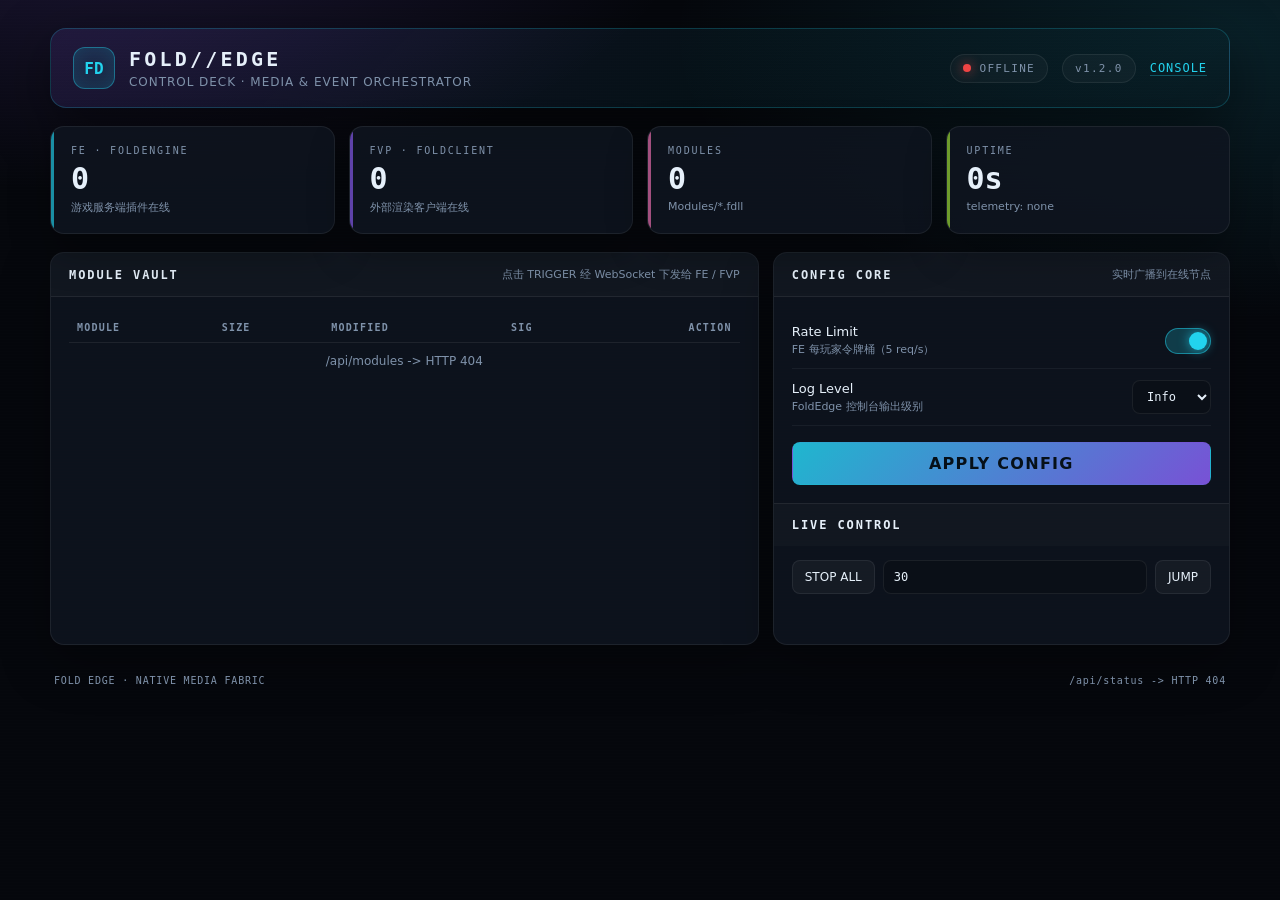
==== FoldEdge/wwwroot/dashboard.html @ 17075cf3 "release: v1.2 dashboard, Docker image, and deployment modes - add /dashboard cyberpunk Web UI with F" ====
<!DOCTYPE html>
<html lang="zh-CN">
<head>
  <meta charset="utf-8" />
  <meta name="viewport" content="width=device-width, initial-scale=1" />
  <title>FoldEdge // Control Deck</title>
  <style>
    :root {
      color-scheme: dark;
      --bg: #05070c;
      --panel: rgba(15, 21, 32, 0.82);
      --panel-2: rgba(10, 15, 24, 0.9);
      --line: rgba(34, 211, 238, 0.22);
      --line-soft: rgba(255, 255, 255, 0.07);
      --cyan: #22d3ee;
      --violet: #8b5cf6;
      --pink: #f472b6;
      --lime: #a3e635;
      --amber: #fbbf24;
      --text: #e6f0fa;
      --muted: #7f92aa;
      --mono: "JetBrains Mono", "Cascadia Mono", Consolas, monospace;
    }

    * { box-sizing: border-box; }

    body {
      margin: 0;
      min-height: 100vh;
      padding: 28px;
      font-family: "Segoe UI", system-ui, -apple-system, sans-serif;
      color: var(--text);
      background:
        radial-gradient(1000px 500px at 8% -12%, rgba(139, 92, 246, 0.18), transparent 60%),
        radial-gradient(900px 460px at 96% 4%, rgba(34, 211, 238, 0.12), transparent 62%),
        var(--bg);
    }

    body::before {
      content: "";
      position: fixed;
      inset: 0;
      pointer-events: none;
      background: repeating-linear-gradient(
        180deg,
        rgba(255, 255, 255, 0.025) 0px,
        rgba(255, 255, 255, 0.025) 1px,
        transparent 1px,
        transparent 3px
      );
      opacity: 0.35;
      z-index: 0;
    }

    .shell { max-width: 1180px; margin: 0 auto; position: relative; z-index: 1; }

    header.deck {
      display: flex;
      align-items: center;
      justify-content: space-between;
      gap: 18px;
      padding: 18px 22px;
      border: 1px solid var(--line);
      border-radius: 16px;
      background: linear-gradient(135deg, rgba(139, 92, 246, 0.12), rgba(34, 211, 238, 0.05) 55%, transparent);
      box-shadow: 0 20px 60px rgba(0, 0, 0, 0.45);
    }

    .brand { display: flex; align-items: center; gap: 14px; }

    .sigil {
      width: 42px; height: 42px; border-radius: 12px;
      border: 1px solid rgba(34, 211, 238, 0.45);
      display: grid; place-items: center;
      font-family: var(--mono);
      font-weight: 700;
      color: var(--cyan);
      background: rgba(34, 211, 238, 0.07);
      box-shadow: 0 0 24px rgba(34, 211, 238, 0.16) inset;
    }

    .brand h1 {
      margin: 0;
      font-size: 20px;
      letter-spacing: 0.16em;
      font-family: var(--mono);
    }

    .brand p { margin: 4px 0 0; color: var(--muted); font-size: 12px; letter-spacing: 0.08em; }

    .deck-right { display: flex; align-items: center; gap: 14px; }

    .pill {
      display: inline-flex; align-items: center; gap: 8px;
      padding: 7px 12px; border-radius: 999px;
      border: 1px solid var(--line-soft);
      background: rgba(255, 255, 255, 0.03);
      font-family: var(--mono); font-size: 11px; letter-spacing: 0.12em;
      color: var(--muted);
    }

    .dot { width: 8px; height: 8px; border-radius: 50%; background: var(--muted); }
    .dot.online { background: var(--lime); box-shadow: 0 0 12px rgba(163, 230, 53, 0.8); }
    .dot.offline { background: #ef4444; box-shadow: 0 0 12px rgba(239, 68, 68, 0.7); }

    .link {
      color: var(--cyan);
      text-decoration: none;
      font-family: var(--mono);
      font-size: 12px;
      letter-spacing: 0.08em;
      border-bottom: 1px solid rgba(34, 211, 238, 0.3);
    }

    .stats {
      display: grid;
      grid-template-columns: repeat(auto-fit, minmax(190px, 1fr));
      gap: 14px;
      margin: 18px 0;
    }

    .stat {
      padding: 18px 20px;
      border: 1px solid var(--line-soft);
      border-radius: 14px;
      background: var(--panel);
      box-shadow: 0 16px 40px rgba(0, 0, 0, 0.32);
      position: relative;
      overflow: hidden;
    }

    .stat::after {
      content: "";
      position: absolute;
      left: 0; top: 0; bottom: 0;
      width: 3px;
      background: var(--cyan);
      opacity: 0.65;
    }

    .stat.violet::after { background: var(--violet); }
    .stat.pink::after { background: var(--pink); }
    .stat.lime::after { background: var(--lime); }

    .stat .label {
      color: var(--muted);
      font-family: var(--mono);
      font-size: 10px;
      letter-spacing: 0.18em;
      text-transform: uppercase;
    }

    .stat .value {
      margin-top: 8px;
      font-family: var(--mono);
      font-size: 30px;
      line-height: 1;
      font-weight: 700;
    }

    .stat .sub { margin-top: 6px; color: var(--muted); font-size: 11px; }

    .grid-2 {
      display: grid;
      grid-template-columns: 1.55fr 1fr;
      gap: 14px;
    }

    @media (max-width: 900px) {
      .grid-2 { grid-template-columns: 1fr; }
    }

    .panel {
      border: 1px solid var(--line-soft);
      border-radius: 14px;
      background: var(--panel);
      box-shadow: 0 18px 48px rgba(0, 0, 0, 0.34);
      overflow: hidden;
    }

    .panel-head {
      display: flex; align-items: center; justify-content: space-between;
      padding: 14px 18px;
      border-bottom: 1px solid var(--line-soft);
      background: rgba(255, 255, 255, 0.02);
    }

    .panel-head h2 {
      margin: 0;
      font-family: var(--mono);
      font-size: 12px;
      letter-spacing: 0.16em;
      color: var(--text);
      text-transform: uppercase;
    }

    .panel-head .hint { color: var(--muted); font-size: 11px; }

    .panel-body { padding: 16px 18px; }

    table.modules { width: 100%; border-collapse: collapse; font-size: 13px; }

    table.modules th {
      text-align: left;
      padding: 9px 8px;
      color: var(--muted);
      font-family: var(--mono);
      font-size: 10px;
      letter-spacing: 0.12em;
      text-transform: uppercase;
      border-bottom: 1px solid var(--line-soft);
    }

    table.modules td {
      padding: 11px 8px;
      border-bottom: 1px solid rgba(255, 255, 255, 0.045);
      vertical-align: middle;
    }

    table.modules tr:last-child td { border-bottom: 0; }
    table.modules tr:hover td { background: rgba(34, 211, 238, 0.035); }

    .mono { font-family: var(--mono); font-size: 12px; }
    .name { color: #f4f9ff; font-weight: 600; }
    .muted { color: var(--muted); }

    .tag {
      display: inline-block;
      padding: 2px 8px;
      border-radius: 6px;
      border: 1px solid rgba(163, 230, 53, 0.28);
      background: rgba(163, 230, 53, 0.08);
      color: var(--lime);
      font-family: var(--mono);
      font-size: 10px;
      letter-spacing: 0.08em;
    }

    .tag.warn {
      border-color: rgba(251, 191, 36, 0.3);
      background: rgba(251, 191, 36, 0.08);
      color: var(--amber);
    }

    button {
      font: inherit;
      cursor: pointer;
      border-radius: 8px;
      border: 1px solid transparent;
      transition: transform 0.14s ease, background 0.14s ease, border-color 0.14s ease;
    }

    button:active { transform: translateY(1px); }

    .btn-trigger {
      padding: 7px 14px;
      background: linear-gradient(135deg, rgba(34, 211, 238, 0.18), rgba(139, 92, 246, 0.18));
      border-color: rgba(34, 211, 238, 0.4);
      color: var(--cyan);
      font-family: var(--mono);
      font-size: 11px;
      letter-spacing: 0.1em;
    }

    .btn-trigger:hover { background: rgba(34, 211, 238, 0.22); border-color: var(--cyan); }

    .btn-primary {
      width: 100%;
      margin-top: 16px;
      padding: 11px 14px;
      background: linear-gradient(135deg, rgba(34, 211, 238, 0.85), rgba(139, 92, 246, 0.85));
      color: #061018;
      font-weight: 700;
      letter-spacing: 0.08em;
    }

    .btn-primary:hover { filter: brightness(1.08); }

    .btn-ghost {
      padding: 9px 12px;
      background: rgba(255, 255, 255, 0.04);
      border-color: var(--line-soft);
      color: var(--text);
      font-size: 12px;
    }

    .btn-ghost:hover { border-color: rgba(34, 211, 238, 0.4); color: var(--cyan); }

    .toggle-row {
      display: flex; align-items: center; justify-content: space-between;
      gap: 14px;
      padding: 11px 0;
      border-bottom: 1px solid rgba(255, 255, 255, 0.05);
    }

    .toggle-row:last-of-type { border-bottom: 0; }

    .toggle-copy .t { font-size: 13px; }
    .toggle-copy .d { margin-top: 3px; color: var(--muted); font-size: 11px; }

    .switch {
      position: relative;
      width: 46px; height: 26px;
      flex: 0 0 auto;
    }

    .switch input { opacity: 0; width: 0; height: 0; }

    .slider {
      position: absolute; inset: 0;
      border-radius: 999px;
      background: #1b2432;
      border: 1px solid var(--line-soft);
      transition: 0.2s;
    }

    .slider::before {
      content: "";
      position: absolute;
      width: 18px; height: 18px;
      left: 3px; top: 3px;
      border-radius: 50%;
      background: #6b7a8f;
      transition: 0.2s;
    }

    .switch input:checked + .slider {
      background: rgba(34, 211, 238, 0.22);
      border-color: rgba(34, 211, 238, 0.5);
    }

    .switch input:checked + .slider::before {
      transform: translateX(20px);
      background: var(--cyan);
      box-shadow: 0 0 12px rgba(34, 211, 238, 0.7);
    }

    select, input[type="number"] {
      padding: 8px 10px;
      border-radius: 8px;
      border: 1px solid var(--line-soft);
      background: #0a0f17;
      color: var(--text);
      font-family: var(--mono);
      font-size: 12px;
    }

    .control-row { display: flex; gap: 8px; }
    .control-row input { flex: 1 1 auto; min-width: 70px; }
    .control-row button { flex: 0 0 auto; }

    .toast {
      margin-top: 14px;
      min-height: 20px;
      font-family: var(--mono);
      font-size: 11px;
      letter-spacing: 0.04em;
      color: var(--muted);
    }

    .toast.ok { color: var(--lime); }
    .toast.err { color: #f87171; }

    .empty {
      padding: 26px 8px;
      text-align: center;
      color: var(--muted);
      font-size: 12px;
    }

    footer {
      margin-top: 18px;
      padding: 12px 4px;
      display: flex;
      justify-content: space-between;
      gap: 12px;
      color: var(--muted);
      font-family: var(--mono);
      font-size: 10px;
      letter-spacing: 0.08em;
    }
  </style>
</head>
<body>
<div class="shell">
  <header class="deck">
    <div class="brand">
      <div class="sigil">FD</div>
      <div>
        <h1>FOLD//EDGE</h1>
        <p>CONTROL DECK · MEDIA &amp; EVENT ORCHESTRATOR</p>
      </div>
    </div>
    <div class="deck-right">
      <span class="pill"><span class="dot" id="healthDot"></span><span id="healthText">CONNECTING</span></span>
      <span class="pill" id="versionPill">v1.2.0</span>
      <a class="link" href="/">CONSOLE</a>
    </div>
  </header>

  <section class="stats">
    <div class="stat">
      <div class="label">FE · FoldEngine</div>
      <div class="value" id="statFe">0</div>
      <div class="sub">游戏服务端插件在线</div>
    </div>
    <div class="stat violet">
      <div class="label">FVP · FoldClient</div>
      <div class="value" id="statFvp">0</div>
      <div class="sub">外部渲染客户端在线</div>
    </div>
    <div class="stat pink">
      <div class="label">Modules</div>
      <div class="value" id="statModules">0</div>
      <div class="sub">Modules/*.fdll</div>
    </div>
    <div class="stat lime">
      <div class="label">Uptime</div>
      <div class="value" id="statUptime">0s</div>
      <div class="sub" id="statTelemetry">telemetry: none</div>
    </div>
  </section>

  <div class="grid-2">
    <section class="panel">
      <div class="panel-head">
        <h2>Module Vault</h2>
        <span class="hint">点击 TRIGGER 经 WebSocket 下发给 FE / FVP</span>
      </div>
      <div class="panel-body">
        <table class="modules">
          <thead>
            <tr>
              <th>Module</th>
              <th>Size</th>
              <th>Modified</th>
              <th>Sig</th>
              <th style="text-align:right">Action</th>
            </tr>
          </thead>
          <tbody id="moduleRows">
            <tr><td colspan="5" class="empty">正在读取 Modules/ …</td></tr>
          </tbody>
        </table>
        <div class="toast" id="moduleToast"></div>
      </div>
    </section>

    <section class="panel">
      <div class="panel-head">
        <h2>Config Core</h2>
        <span class="hint">实时广播到在线节点</span>
      </div>
      <div class="panel-body">
        <div class="toggle-row">
          <div class="toggle-copy">
            <div class="t">Rate Limit</div>
            <div class="d">FE 每玩家令牌桶（5 req/s）</div>
          </div>
          <label class="switch">
            <input type="checkbox" id="rateLimit" checked />
            <span class="slider"></span>
          </label>
        </div>

        <div class="toggle-row">
          <div class="toggle-copy">
            <div class="t">Log Level</div>
            <div class="d">FoldEdge 控制台输出级别</div>
          </div>
          <select id="logLevel">
            <option value="Debug">Debug</option>
            <option value="Info" selected>Info</option>
            <option value="Warn">Warn</option>
            <option value="Error">Error</option>
          </select>
        </div>

        <button class="btn-primary" onclick="saveConfig()">APPLY CONFIG</button>

        <div class="panel-head" style="margin:18px -18px 0; border-top:1px solid var(--line-soft); border-bottom:0; padding-left:18px; padding-right:18px;">
          <h2>Live Control</h2>
        </div>
        <div class="panel-body" style="padding:14px 0 0;">
          <div class="control-row">
            <button class="btn-ghost" onclick="postControl('/api/control/stop')">STOP ALL</button>
            <input type="number" id="jumpSeconds" value="30" min="0" step="1" />
            <button class="btn-ghost" onclick="jump()">JUMP</button>
          </div>
        </div>

        <div class="toast" id="configToast"></div>
      </div>
    </section>
  </div>

  <footer>
    <span>FOLD EDGE · NATIVE MEDIA FABRIC</span>
    <span id="footStatus">API /api/status</span>
  </footer>
</div>

<script>
  const $ = (id) => document.getElementById(id);
  let firstStatus = true;

  function fmtBytes(bytes) {
    if (!bytes && bytes !== 0) return "—";
    if (bytes < 1024) return bytes + " B";
    if (bytes < 1024 * 1024) return (bytes / 1024).toFixed(1) + " KB";
    return (bytes / 1024 / 1024).toFixed(2) + " MB";
  }

  function fmtUptime(seconds) {
    const s = Math.max(0, Math.floor(seconds || 0));
    const h = Math.floor(s / 3600);
    const m = Math.floor((s % 3600) / 60);
    const r = s % 60;
    if (h > 0) return h + "h " + m + "m";
    if (m > 0) return m + "m " + r + "s";
    return r + "s";
  }

  function toast(id, text, kind) {
    const el = $(id);
    el.textContent = text;
    el.className = "toast" + (kind ? " " + kind : "");
  }

  async function getJson(url, options) {
    const res = await fetch(url, options);
    if (!res.ok) throw new Error(url + " -> HTTP " + res.status);
    return await res.json();
  }

  async function refreshStatus() {
    try {
      const s = await getJson("/api/status");
      $("healthDot").className = "dot online";
      $("healthText").textContent = "ONLINE";
      $("versionPill").textContent = "v" + (s.version || "1.2.0");
      $("statFe").textContent = s.fe ?? 0;
      $("statFvp").textContent = s.fvp ?? 0;
      $("statModules").textContent = (s.modules || []).length;
      $("statUptime").textContent = fmtUptime(s.uptimeSeconds);
      $("statTelemetry").textContent = "telemetry: " + (s.lastTelemetry || "none");
      $("footStatus").textContent = "listen " + (s.listen || "?") + " · unknown " + (s.unknown ?? 0);

      if (firstStatus) {
        $("rateLimit").checked = !!s.rateLimitEnabled;
        const lvl = s.logLevel || "Info";
        if ([...$("logLevel").options].some(o => o.value === lvl)) $("logLevel").value = lvl;
        firstStatus = false;
      }
    } catch (e) {
      $("healthDot").className = "dot offline";
      $("healthText").textContent = "OFFLINE";
      $("footStatus").textContent = String(e.message || e);
    }
  }

  async function refreshModules() {
    try {
      const data = await getJson("/api/modules");
      const rows = data.modules || [];
      if (rows.length === 0) {
        $("moduleRows").innerHTML = '<tr><td colspan="5" class="empty">Modules/ 为空 · 用 FoldPacker 放入 .fdll</td></tr>';
        return;
      }

      $("moduleRows").innerHTML = rows.map(m => {
        const sig = m.signed
          ? '<span class="tag">SIGNED</span>'
          : '<span class="tag warn">UNSIGNED</span>';
        const modified = new Date(m.modifiedUtc).toLocaleString();
        const safeName = String(m.name).replace(/"/g, "&quot;");
        return '<tr>' +
          '<td class="name mono">' + escapeHtml(m.name) + '</td>' +
          '<td class="mono muted">' + fmtBytes(m.size) + '</td>' +
          '<td class="mono muted">' + modified + '</td>' +
          '<td>' + sig + '</td>' +
          '<td style="text-align:right">' +
            '<button class="btn-trigger" onclick="triggerModule(this, \'' + safeName.replace(/'/g, "\\'") + '\')">TRIGGER</button>' +
          '</td>' +
        '</tr>';
      }).join("");
    } catch (e) {
      $("moduleRows").innerHTML = '<tr><td colspan="5" class="empty">' + escapeHtml(String(e.message || e)) + '</td></tr>';
    }
  }

  function escapeHtml(value) {
    return String(value)
      .replace(/&/g, "&amp;")
      .replace(/</g, "&lt;")
      .replace(/>/g, "&gt;")
      .replace(/"/g, "&quot;");
  }

  async function triggerModule(button, name) {
    const original = button.textContent;
    button.disabled = true;
    button.textContent = "SENDING";
    try {
      const res = await fetch("/api/trigger/" + encodeURIComponent(name), { method: "POST" });
      const data = await res.json();
      if (!res.ok) throw new Error(data.error || ("HTTP " + res.status));
      toast("moduleToast", "已下发 " + name + " · clients=" + (data.clients ?? 0), "ok");
      refreshStatus();
    } catch (e) {
      toast("moduleToast", "下发失败: " + (e.message || e), "err");
    } finally {
      button.disabled = false;
      button.textContent = original;
    }
  }

  async function saveConfig() {
    const body = {
      rateLimitEnabled: $("rateLimit").checked,
      logLevel: $("logLevel").value
    };
    try {
      const res = await fetch("/api/config", {
        method: "PUT",
        headers: { "Content-Type": "application/json" },
        body: JSON.stringify(body)
      });
      const data = await res.json();
      if (!res.ok) throw new Error(data.error || ("HTTP " + res.status));
      toast("configToast", "配置已保存并广播 · rateLimit=" + data.rateLimitEnabled + " · log=" + data.logLevel, "ok");
    } catch (e) {
      toast("configToast", "保存失败: " + (e.message || e), "err");
    }
  }

  async function postControl(url) {
    try {
      const res = await fetch(url, { method: "POST" });
      const data = await res.json();
      if (!res.ok) throw new Error(data.error || ("HTTP " + res.status));
      toast("configToast", "控制指令已发送 · sent=" + (data.sent ?? 0), "ok");
    } catch (e) {
      toast("configToast", "控制失败: " + (e.message || e), "err");
    }
  }

  function jump() {
    const seconds = Number($("jumpSeconds").value || 0);
    postControl("/api/control/jump/" + encodeURIComponent(seconds));
  }

  async function tick() {
    await Promise.all([refreshStatus(), refreshModules()]);
  }

  tick();
  setInterval(tick, 3000);
</script>
</body>
</html>
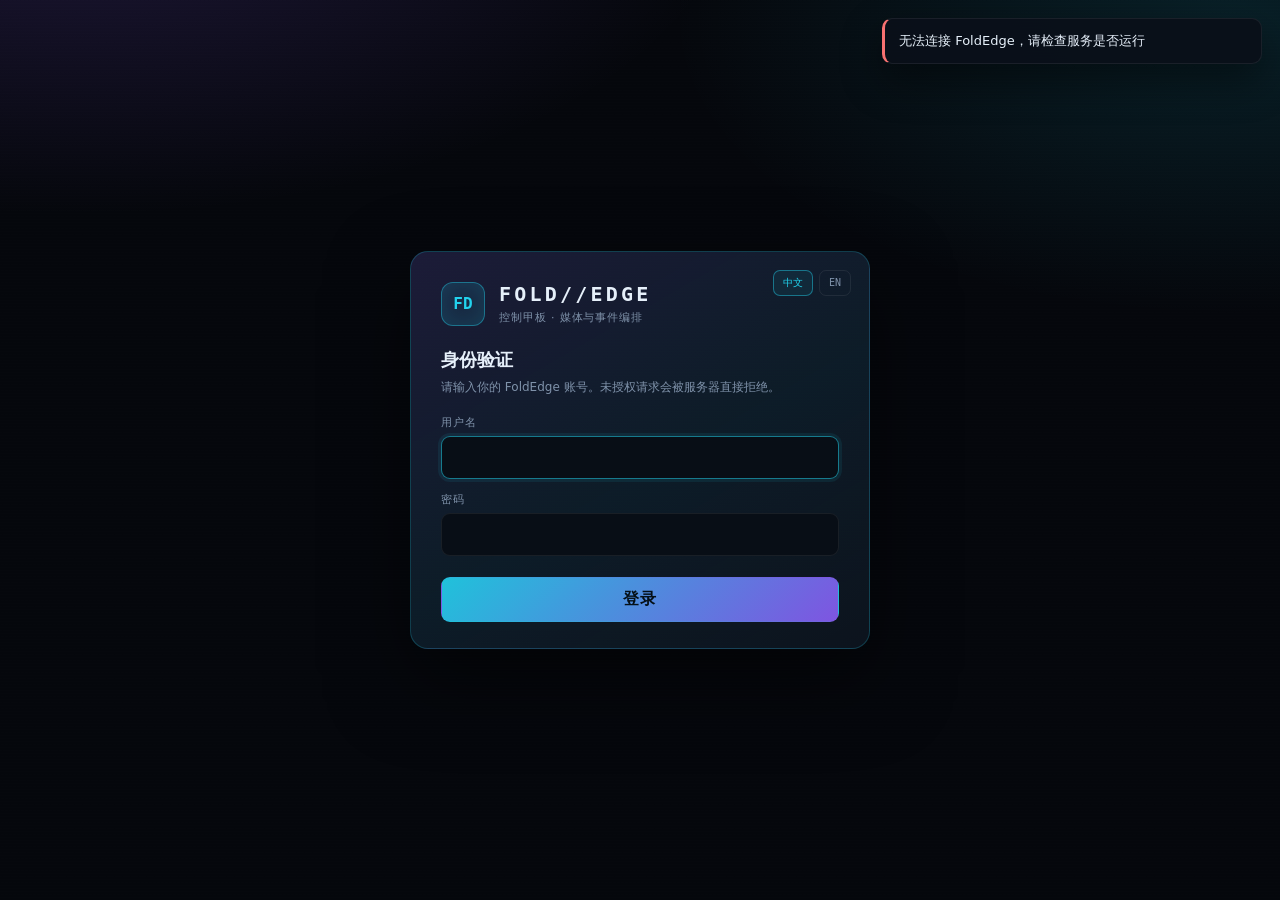
==== commit d3d5961f: "release: v1.3.0 enterprise control plane, RBAC, and time-limited access - rewrite /dashboard as a de" ====
--- a/FoldEdge/wwwroot/dashboard.html
+++ b/FoldEdge/wwwroot/dashboard.html
@@ -1,661 +1,1430 @@
 <!DOCTYPE html>
 <html lang="zh-CN">
 <head>
-  <meta charset="utf-8" />
-  <meta name="viewport" content="width=device-width, initial-scale=1" />
-  <title>FoldEdge // Control Deck</title>
-  <style>
-    :root {
-      color-scheme: dark;
-      --bg: #05070c;
-      --panel: rgba(15, 21, 32, 0.82);
-      --panel-2: rgba(10, 15, 24, 0.9);
-      --line: rgba(34, 211, 238, 0.22);
-      --line-soft: rgba(255, 255, 255, 0.07);
-      --cyan: #22d3ee;
-      --violet: #8b5cf6;
-      --pink: #f472b6;
-      --lime: #a3e635;
-      --amber: #fbbf24;
-      --text: #e6f0fa;
-      --muted: #7f92aa;
-      --mono: "JetBrains Mono", "Cascadia Mono", Consolas, monospace;
-    }
-
-    * { box-sizing: border-box; }
-
-    body {
-      margin: 0;
-      min-height: 100vh;
-      padding: 28px;
-      font-family: "Segoe UI", system-ui, -apple-system, sans-serif;
-      color: var(--text);
-      background:
-        radial-gradient(1000px 500px at 8% -12%, rgba(139, 92, 246, 0.18), transparent 60%),
-        radial-gradient(900px 460px at 96% 4%, rgba(34, 211, 238, 0.12), transparent 62%),
-        var(--bg);
-    }
-
-    body::before {
-      content: "";
-      position: fixed;
-      inset: 0;
-      pointer-events: none;
-      background: repeating-linear-gradient(
-        180deg,
-        rgba(255, 255, 255, 0.025) 0px,
-        rgba(255, 255, 255, 0.025) 1px,
-        transparent 1px,
-        transparent 3px
-      );
-      opacity: 0.35;
-      z-index: 0;
-    }
-
-    .shell { max-width: 1180px; margin: 0 auto; position: relative; z-index: 1; }
-
-    header.deck {
-      display: flex;
-      align-items: center;
-      justify-content: space-between;
-      gap: 18px;
-      padding: 18px 22px;
-      border: 1px solid var(--line);
-      border-radius: 16px;
-      background: linear-gradient(135deg, rgba(139, 92, 246, 0.12), rgba(34, 211, 238, 0.05) 55%, transparent);
-      box-shadow: 0 20px 60px rgba(0, 0, 0, 0.45);
-    }
-
-    .brand { display: flex; align-items: center; gap: 14px; }
-
-    .sigil {
-      width: 42px; height: 42px; border-radius: 12px;
-      border: 1px solid rgba(34, 211, 238, 0.45);
-      display: grid; place-items: center;
-      font-family: var(--mono);
-      font-weight: 700;
-      color: var(--cyan);
-      background: rgba(34, 211, 238, 0.07);
-      box-shadow: 0 0 24px rgba(34, 211, 238, 0.16) inset;
-    }
-
-    .brand h1 {
-      margin: 0;
-      font-size: 20px;
-      letter-spacing: 0.16em;
-      font-family: var(--mono);
-    }
-
-    .brand p { margin: 4px 0 0; color: var(--muted); font-size: 12px; letter-spacing: 0.08em; }
-
-    .deck-right { display: flex; align-items: center; gap: 14px; }
-
-    .pill {
-      display: inline-flex; align-items: center; gap: 8px;
-      padding: 7px 12px; border-radius: 999px;
-      border: 1px solid var(--line-soft);
-      background: rgba(255, 255, 255, 0.03);
-      font-family: var(--mono); font-size: 11px; letter-spacing: 0.12em;
-      color: var(--muted);
-    }
-
-    .dot { width: 8px; height: 8px; border-radius: 50%; background: var(--muted); }
-    .dot.online { background: var(--lime); box-shadow: 0 0 12px rgba(163, 230, 53, 0.8); }
-    .dot.offline { background: #ef4444; box-shadow: 0 0 12px rgba(239, 68, 68, 0.7); }
-
-    .link {
-      color: var(--cyan);
-      text-decoration: none;
-      font-family: var(--mono);
-      font-size: 12px;
-      letter-spacing: 0.08em;
-      border-bottom: 1px solid rgba(34, 211, 238, 0.3);
-    }
-
-    .stats {
-      display: grid;
-      grid-template-columns: repeat(auto-fit, minmax(190px, 1fr));
-      gap: 14px;
-      margin: 18px 0;
-    }
-
-    .stat {
-      padding: 18px 20px;
-      border: 1px solid var(--line-soft);
-      border-radius: 14px;
-      background: var(--panel);
-      box-shadow: 0 16px 40px rgba(0, 0, 0, 0.32);
-      position: relative;
-      overflow: hidden;
-    }
-
-    .stat::after {
-      content: "";
-      position: absolute;
-      left: 0; top: 0; bottom: 0;
-      width: 3px;
-      background: var(--cyan);
-      opacity: 0.65;
-    }
-
-    .stat.violet::after { background: var(--violet); }
-    .stat.pink::after { background: var(--pink); }
-    .stat.lime::after { background: var(--lime); }
-
-    .stat .label {
-      color: var(--muted);
-      font-family: var(--mono);
-      font-size: 10px;
-      letter-spacing: 0.18em;
-      text-transform: uppercase;
-    }
-
-    .stat .value {
-      margin-top: 8px;
-      font-family: var(--mono);
-      font-size: 30px;
-      line-height: 1;
-      font-weight: 700;
-    }
-
-    .stat .sub { margin-top: 6px; color: var(--muted); font-size: 11px; }
-
-    .grid-2 {
-      display: grid;
-      grid-template-columns: 1.55fr 1fr;
-      gap: 14px;
-    }
-
-    @media (max-width: 900px) {
-      .grid-2 { grid-template-columns: 1fr; }
-    }
-
-    .panel {
-      border: 1px solid var(--line-soft);
-      border-radius: 14px;
-      background: var(--panel);
-      box-shadow: 0 18px 48px rgba(0, 0, 0, 0.34);
-      overflow: hidden;
-    }
-
-    .panel-head {
-      display: flex; align-items: center; justify-content: space-between;
-      padding: 14px 18px;
-      border-bottom: 1px solid var(--line-soft);
-      background: rgba(255, 255, 255, 0.02);
-    }
-
-    .panel-head h2 {
-      margin: 0;
-      font-family: var(--mono);
-      font-size: 12px;
-      letter-spacing: 0.16em;
-      color: var(--text);
-      text-transform: uppercase;
-    }
-
-    .panel-head .hint { color: var(--muted); font-size: 11px; }
-
-    .panel-body { padding: 16px 18px; }
-
-    table.modules { width: 100%; border-collapse: collapse; font-size: 13px; }
-
-    table.modules th {
-      text-align: left;
-      padding: 9px 8px;
-      color: var(--muted);
-      font-family: var(--mono);
-      font-size: 10px;
-      letter-spacing: 0.12em;
-      text-transform: uppercase;
-      border-bottom: 1px solid var(--line-soft);
-    }
-
-    table.modules td {
-      padding: 11px 8px;
-      border-bottom: 1px solid rgba(255, 255, 255, 0.045);
-      vertical-align: middle;
-    }
-
-    table.modules tr:last-child td { border-bottom: 0; }
-    table.modules tr:hover td { background: rgba(34, 211, 238, 0.035); }
-
-    .mono { font-family: var(--mono); font-size: 12px; }
-    .name { color: #f4f9ff; font-weight: 600; }
-    .muted { color: var(--muted); }
-
-    .tag {
-      display: inline-block;
-      padding: 2px 8px;
-      border-radius: 6px;
-      border: 1px solid rgba(163, 230, 53, 0.28);
-      background: rgba(163, 230, 53, 0.08);
-      color: var(--lime);
-      font-family: var(--mono);
-      font-size: 10px;
-      letter-spacing: 0.08em;
-    }
-
-    .tag.warn {
-      border-color: rgba(251, 191, 36, 0.3);
-      background: rgba(251, 191, 36, 0.08);
-      color: var(--amber);
-    }
-
-    button {
-      font: inherit;
-      cursor: pointer;
-      border-radius: 8px;
-      border: 1px solid transparent;
-      transition: transform 0.14s ease, background 0.14s ease, border-color 0.14s ease;
-    }
-
-    button:active { transform: translateY(1px); }
-
-    .btn-trigger {
-      padding: 7px 14px;
-      background: linear-gradient(135deg, rgba(34, 211, 238, 0.18), rgba(139, 92, 246, 0.18));
-      border-color: rgba(34, 211, 238, 0.4);
-      color: var(--cyan);
-      font-family: var(--mono);
-      font-size: 11px;
-      letter-spacing: 0.1em;
-    }
-
-    .btn-trigger:hover { background: rgba(34, 211, 238, 0.22); border-color: var(--cyan); }
-
-    .btn-primary {
-      width: 100%;
-      margin-top: 16px;
-      padding: 11px 14px;
-      background: linear-gradient(135deg, rgba(34, 211, 238, 0.85), rgba(139, 92, 246, 0.85));
-      color: #061018;
-      font-weight: 700;
-      letter-spacing: 0.08em;
-    }
-
-    .btn-primary:hover { filter: brightness(1.08); }
-
-    .btn-ghost {
-      padding: 9px 12px;
-      background: rgba(255, 255, 255, 0.04);
-      border-color: var(--line-soft);
-      color: var(--text);
-      font-size: 12px;
-    }
-
-    .btn-ghost:hover { border-color: rgba(34, 211, 238, 0.4); color: var(--cyan); }
-
-    .toggle-row {
-      display: flex; align-items: center; justify-content: space-between;
-      gap: 14px;
-      padding: 11px 0;
-      border-bottom: 1px solid rgba(255, 255, 255, 0.05);
-    }
-
-    .toggle-row:last-of-type { border-bottom: 0; }
-
-    .toggle-copy .t { font-size: 13px; }
-    .toggle-copy .d { margin-top: 3px; color: var(--muted); font-size: 11px; }
-
-    .switch {
-      position: relative;
-      width: 46px; height: 26px;
-      flex: 0 0 auto;
-    }
-
-    .switch input { opacity: 0; width: 0; height: 0; }
-
-    .slider {
-      position: absolute; inset: 0;
-      border-radius: 999px;
-      background: #1b2432;
-      border: 1px solid var(--line-soft);
-      transition: 0.2s;
-    }
-
-    .slider::before {
-      content: "";
-      position: absolute;
-      width: 18px; height: 18px;
-      left: 3px; top: 3px;
-      border-radius: 50%;
-      background: #6b7a8f;
-      transition: 0.2s;
-    }
-
-    .switch input:checked + .slider {
-      background: rgba(34, 211, 238, 0.22);
-      border-color: rgba(34, 211, 238, 0.5);
-    }
-
-    .switch input:checked + .slider::before {
-      transform: translateX(20px);
-      background: var(--cyan);
-      box-shadow: 0 0 12px rgba(34, 211, 238, 0.7);
-    }
-
-    select, input[type="number"] {
-      padding: 8px 10px;
-      border-radius: 8px;
-      border: 1px solid var(--line-soft);
-      background: #0a0f17;
-      color: var(--text);
-      font-family: var(--mono);
-      font-size: 12px;
-    }
-
-    .control-row { display: flex; gap: 8px; }
-    .control-row input { flex: 1 1 auto; min-width: 70px; }
-    .control-row button { flex: 0 0 auto; }
-
-    .toast {
-      margin-top: 14px;
-      min-height: 20px;
-      font-family: var(--mono);
-      font-size: 11px;
-      letter-spacing: 0.04em;
-      color: var(--muted);
-    }
-
-    .toast.ok { color: var(--lime); }
-    .toast.err { color: #f87171; }
-
-    .empty {
-      padding: 26px 8px;
-      text-align: center;
-      color: var(--muted);
-      font-size: 12px;
-    }
-
-    footer {
-      margin-top: 18px;
-      padding: 12px 4px;
-      display: flex;
-      justify-content: space-between;
-      gap: 12px;
-      color: var(--muted);
-      font-family: var(--mono);
-      font-size: 10px;
-      letter-spacing: 0.08em;
-    }
-  </style>
+<meta charset="utf-8" />
+<meta name="viewport" content="width=device-width, initial-scale=1" />
+<title>FoldEdge // Control Deck</title>
+<style>
+  :root {
+    color-scheme: dark;
+    --bg: #05070c;
+    --bg-2: #080d15;
+    --panel: rgba(15, 22, 33, 0.86);
+    --panel-2: rgba(9, 14, 22, 0.92);
+    --line: rgba(34, 211, 238, 0.22);
+    --line-soft: rgba(255, 255, 255, 0.07);
+    --cyan: #22d3ee;
+    --violet: #8b5cf6;
+    --pink: #f472b6;
+    --lime: #a3e635;
+    --amber: #fbbf24;
+    --red: #f87171;
+    --text: #e6f0fa;
+    --muted: #7f92aa;
+    --mono: "JetBrains Mono", "Cascadia Mono", Consolas, monospace;
+  }
+  * { box-sizing: border-box; }
+  html, body { height: 100%; }
+  body {
+    margin: 0;
+    font-family: "Segoe UI", system-ui, -apple-system, sans-serif;
+    color: var(--text);
+    background:
+      radial-gradient(1100px 540px at 6% -12%, rgba(139, 92, 246, 0.18), transparent 60%),
+      radial-gradient(900px 480px at 96% 2%, rgba(34, 211, 238, 0.12), transparent 62%),
+      var(--bg);
+    overflow: hidden;
+  }
+  body::before {
+    content: "";
+    position: fixed; inset: 0; pointer-events: none; z-index: 0;
+    background: repeating-linear-gradient(180deg, rgba(255,255,255,0.022) 0px, rgba(255,255,255,0.022) 1px, transparent 1px, transparent 3px);
+    opacity: 0.32;
+  }
+  .hidden { display: none !important; }
+  button, input, select { font: inherit; }
+  a { color: var(--cyan); }
+  ::-webkit-scrollbar { width: 9px; height: 9px; }
+  ::-webkit-scrollbar-thumb { background: #1c2836; border-radius: 9px; }
+  ::-webkit-scrollbar-track { background: transparent; }
+
+  /* ---------------- loading / toast ---------------- */
+  .loading {
+    position: fixed; inset: 0; z-index: 200;
+    display: grid; place-items: center;
+    background: rgba(3, 6, 10, 0.72);
+    backdrop-filter: blur(4px);
+  }
+  .loader {
+    width: 46px; height: 46px;
+    border-radius: 50%;
+    border: 2px solid rgba(34, 211, 238, 0.16);
+    border-top-color: var(--cyan);
+    animation: spin 0.9s linear infinite;
+  }
+  @keyframes spin { to { transform: rotate(360deg); } }
+  #loadingText { margin-top: 14px; color: var(--cyan); font-family: var(--mono); font-size: 12px; letter-spacing: 0.1em; }
+
+  #toasts {
+    position: fixed; top: 18px; right: 18px; z-index: 300;
+    display: flex; flex-direction: column; gap: 10px;
+    width: min(380px, calc(100vw - 36px));
+  }
+  .toast {
+    padding: 12px 14px;
+    border-radius: 10px;
+    border: 1px solid var(--line-soft);
+    background: rgba(10, 16, 25, 0.96);
+    box-shadow: 0 16px 40px rgba(0, 0, 0, 0.45);
+    font-size: 13px;
+    line-height: 1.5;
+    animation: toastIn 0.22s ease-out;
+    border-left: 3px solid var(--cyan);
+  }
+  .toast.success { border-left-color: var(--lime); }
+  .toast.error { border-left-color: var(--red); }
+  .toast.warn { border-left-color: var(--amber); }
+  @keyframes toastIn { from { opacity: 0; transform: translateY(-8px); } }
+
+  /* ---------------- auth ---------------- */
+  .auth {
+    position: relative; z-index: 1;
+    min-height: 100vh;
+    display: grid; place-items: center;
+    padding: 24px;
+  }
+  .auth-card {
+    width: min(460px, 100%);
+    padding: 30px 30px 26px;
+    border: 1px solid var(--line);
+    border-radius: 18px;
+    background: linear-gradient(150deg, rgba(139, 92, 246, 0.12), rgba(34, 211, 238, 0.05) 55%, transparent), var(--panel);
+    box-shadow: 0 30px 80px rgba(0, 0, 0, 0.5);
+    position: relative;
+  }
+  .auth-lang { position: absolute; top: 18px; right: 18px; display: flex; gap: 6px; }
+  .auth-brand { display: flex; align-items: center; gap: 14px; margin-bottom: 22px; }
+  .sigil {
+    width: 44px; height: 44px; border-radius: 12px;
+    display: grid; place-items: center;
+    border: 1px solid rgba(34, 211, 238, 0.45);
+    background: rgba(34, 211, 238, 0.07);
+    color: var(--cyan); font-family: var(--mono); font-weight: 700;
+    box-shadow: 0 0 24px rgba(34, 211, 238, 0.14) inset;
+  }
+  .auth-brand h1 { margin: 0; font-family: var(--mono); font-size: 20px; letter-spacing: 0.16em; }
+  .auth-brand p { margin: 4px 0 0; color: var(--muted); font-size: 11px; letter-spacing: 0.08em; }
+  .auth h2 { margin: 0 0 6px; font-size: 18px; }
+  .auth .sub { margin: 0 0 18px; color: var(--muted); font-size: 12px; line-height: 1.6; }
+  .field { margin-bottom: 13px; }
+  .field label { display: block; margin-bottom: 6px; color: var(--muted); font-size: 11px; letter-spacing: 0.08em; text-transform: uppercase; }
+  .field input, .field select {
+    width: 100%; padding: 11px 12px;
+    border-radius: 9px; border: 1px solid var(--line-soft);
+    background: #080e16; color: var(--text);
+    outline: none;
+  }
+  .field input:focus, .field select:focus { border-color: rgba(34, 211, 238, 0.55); box-shadow: 0 0 0 3px rgba(34, 211, 238, 0.08); }
+  .hint { margin-top: 6px; color: var(--muted); font-size: 10px; }
+  .btn {
+    cursor: pointer; border: 1px solid transparent; border-radius: 9px;
+    padding: 11px 16px; background: rgba(255,255,255,0.045); color: var(--text);
+    transition: 0.15s ease;
+  }
+  .btn:hover { border-color: rgba(34, 211, 238, 0.45); color: var(--cyan); }
+  .btn-primary {
+    width: 100%; margin-top: 8px;
+    background: linear-gradient(135deg, rgba(34, 211, 238, 0.9), rgba(139, 92, 246, 0.9));
+    color: #051018; font-weight: 700; letter-spacing: 0.06em;
+  }
+  .btn-primary:hover { filter: brightness(1.08); color: #051018; }
+  .btn-danger { border-color: rgba(248, 113, 113, 0.35); color: var(--red); }
+  .btn-danger:hover { border-color: var(--red); color: #fecaca; }
+  .btn-sm { padding: 7px 11px; font-size: 11px; }
+  .lang-btn {
+    padding: 5px 9px; border-radius: 7px; font-family: var(--mono); font-size: 10px;
+    border: 1px solid var(--line-soft); background: transparent; color: var(--muted); cursor: pointer;
+  }
+  .lang-btn.active { color: var(--cyan); border-color: rgba(34, 211, 238, 0.45); background: rgba(34, 211, 238, 0.07); }
+
+  /* ---------------- app shell ---------------- */
+  .app { position: relative; z-index: 1; display: grid; grid-template-columns: 226px 1fr; height: 100vh; }
+  .sidebar {
+    border-right: 1px solid var(--line-soft);
+    background: rgba(6, 10, 16, 0.72);
+    padding: 20px 14px;
+    display: flex; flex-direction: column;
+  }
+  .side-brand { display: flex; align-items: center; gap: 10px; padding: 4px 8px 22px; }
+  .side-brand h1 { margin: 0; font-family: var(--mono); font-size: 15px; letter-spacing: 0.14em; }
+  .side-brand p { margin: 3px 0 0; color: var(--muted); font-size: 9px; letter-spacing: 0.08em; }
+  .nav { display: flex; flex-direction: column; gap: 4px; }
+  .nav-item {
+    display: flex; align-items: center; gap: 10px;
+    padding: 10px 12px; border-radius: 9px;
+    color: var(--muted); font-size: 13px; cursor: pointer; border: 1px solid transparent;
+    background: transparent; text-align: left; width: 100%;
+  }
+  .nav-item:hover { color: var(--text); background: rgba(255,255,255,0.03); }
+  .nav-item.active { color: var(--cyan); background: rgba(34, 211, 238, 0.07); border-color: rgba(34, 211, 238, 0.22); }
+  .nav-item .glyph { font-family: var(--mono); font-size: 12px; width: 18px; text-align: center; }
+  .side-foot { margin-top: auto; padding: 12px 10px 0; color: var(--muted); font-family: var(--mono); font-size: 9px; letter-spacing: 0.06em; line-height: 1.8; }
+  .main { display: flex; flex-direction: column; min-width: 0; }
+  .topbar {
+    height: 64px; flex: 0 0 64px;
+    display: flex; align-items: center; justify-content: space-between; gap: 16px;
+    padding: 0 22px; border-bottom: 1px solid var(--line-soft);
+    background: rgba(7, 11, 18, 0.7); backdrop-filter: blur(8px);
+  }
+  .topbar h2 { margin: 0; font-family: var(--mono); font-size: 13px; letter-spacing: 0.16em; text-transform: uppercase; }
+  .top-right { display: flex; align-items: center; gap: 10px; }
+  .pill {
+    display: inline-flex; align-items: center; gap: 7px;
+    padding: 6px 11px; border-radius: 999px;
+    border: 1px solid var(--line-soft); background: rgba(255,255,255,0.03);
+    font-family: var(--mono); font-size: 10px; letter-spacing: 0.1em; color: var(--muted);
+  }
+  .dot { width: 7px; height: 7px; border-radius: 50%; background: var(--muted); }
+  .dot.online { background: var(--lime); box-shadow: 0 0 10px rgba(163, 230, 53, 0.8); }
+  .dot.offline { background: var(--red); box-shadow: 0 0 10px rgba(248, 113, 113, 0.7); }
+  .user-chip { display: flex; align-items: center; gap: 8px; font-size: 12px; }
+  .role-badge {
+    padding: 2px 7px; border-radius: 5px; font-family: var(--mono); font-size: 9px; letter-spacing: 0.08em;
+    border: 1px solid rgba(34, 211, 238, 0.3); color: var(--cyan); background: rgba(34, 211, 238, 0.07);
+  }
+  .role-badge.admin { border-color: rgba(139, 92, 246, 0.35); color: #c4b5fd; background: rgba(139, 92, 246, 0.08); }
+  .role-badge.viewer { border-color: rgba(127, 146, 170, 0.35); color: var(--muted); background: rgba(127, 146, 170, 0.06); }
+  .content { padding: 20px 22px 30px; overflow: auto; }
+  .page { animation: fadeIn 0.18s ease-out; }
+  @keyframes fadeIn { from { opacity: 0; transform: translateY(4px); } }
+
+  /* ---------------- cards / tables ---------------- */
+  .stats { display: grid; grid-template-columns: repeat(auto-fit, minmax(165px, 1fr)); gap: 12px; margin-bottom: 16px; }
+  .stat {
+    position: relative; padding: 16px 18px; border-radius: 13px;
+    border: 1px solid var(--line-soft); background: var(--panel);
+    box-shadow: 0 16px 40px rgba(0,0,0,0.3); overflow: hidden;
+  }
+  .stat::after { content: ""; position: absolute; left: 0; top: 0; bottom: 0; width: 3px; background: var(--cyan); opacity: 0.65; }
+  .stat.violet::after { background: var(--violet); }
+  .stat.pink::after { background: var(--pink); }
+  .stat.lime::after { background: var(--lime); }
+  .stat.amber::after { background: var(--amber); }
+  .stat .label { color: var(--muted); font-family: var(--mono); font-size: 9px; letter-spacing: 0.16em; text-transform: uppercase; }
+  .stat .value { margin-top: 8px; font-family: var(--mono); font-size: 27px; font-weight: 700; line-height: 1; }
+  .stat .sub { margin-top: 6px; color: var(--muted); font-size: 10px; }
+  .panel {
+    border: 1px solid var(--line-soft); border-radius: 13px;
+    background: var(--panel); box-shadow: 0 18px 48px rgba(0,0,0,0.3);
+    overflow: hidden; margin-bottom: 16px;
+  }
+  .panel-head {
+    display: flex; align-items: center; justify-content: space-between; gap: 12px;
+    padding: 13px 17px; border-bottom: 1px solid var(--line-soft); background: rgba(255,255,255,0.018);
+  }
+  .panel-head h3 { margin: 0; font-family: var(--mono); font-size: 11px; letter-spacing: 0.16em; text-transform: uppercase; }
+  .panel-head .hint { color: var(--muted); font-size: 10px; }
+  .panel-body { padding: 15px 17px; }
+  .table-wrap { overflow: auto; }
+  table { width: 100%; border-collapse: collapse; font-size: 12.5px; }
+  th {
+    text-align: left; padding: 9px 10px; color: var(--muted);
+    font-family: var(--mono); font-size: 9px; letter-spacing: 0.12em; text-transform: uppercase;
+    border-bottom: 1px solid var(--line-soft); white-space: nowrap;
+  }
+  td { padding: 10px; border-bottom: 1px solid rgba(255,255,255,0.045); vertical-align: middle; }
+  tr:last-child td { border-bottom: 0; }
+  tbody tr:hover td { background: rgba(34, 211, 238, 0.03); }
+  .mono { font-family: var(--mono); font-size: 11px; }
+  .name { color: #f4f9ff; font-weight: 600; }
+  .muted { color: var(--muted); }
+  .empty { padding: 28px 10px; text-align: center; color: var(--muted); font-size: 12px; }
+  .tag {
+    display: inline-block; padding: 2px 7px; border-radius: 5px;
+    font-family: var(--mono); font-size: 9px; letter-spacing: 0.06em;
+    border: 1px solid rgba(163, 230, 53, 0.28); color: var(--lime); background: rgba(163, 230, 53, 0.07);
+  }
+  .tag.warn { border-color: rgba(251, 191, 36, 0.3); color: var(--amber); background: rgba(251, 191, 36, 0.07); }
+  .tag.bad { border-color: rgba(248, 113, 113, 0.3); color: var(--red); background: rgba(248, 113, 113, 0.07); }
+  .tag.mute { border-color: var(--line-soft); color: var(--muted); background: rgba(255,255,255,0.03); }
+  .actions { display: flex; gap: 6px; flex-wrap: wrap; justify-content: flex-end; }
+  .toolbar { display: flex; align-items: center; gap: 8px; flex-wrap: wrap; }
+  .search {
+    padding: 8px 10px; border-radius: 8px; border: 1px solid var(--line-soft);
+    background: #080e16; color: var(--text); min-width: 180px; font-size: 12px;
+  }
+  .switch { position: relative; width: 44px; height: 24px; flex: 0 0 auto; display: inline-block; }
+  .switch input { opacity: 0; width: 0; height: 0; }
+  .slider { position: absolute; inset: 0; border-radius: 999px; background: #1b2432; border: 1px solid var(--line-soft); transition: 0.2s; }
+  .slider::before { content: ""; position: absolute; width: 16px; height: 16px; left: 3px; top: 3px; border-radius: 50%; background: #6b7a8f; transition: 0.2s; }
+  .switch input:checked + .slider { background: rgba(34, 211, 238, 0.2); border-color: rgba(34, 211, 238, 0.5); }
+  .switch input:checked + .slider::before { transform: translateX(20px); background: var(--cyan); box-shadow: 0 0 10px rgba(34, 211, 238, 0.7); }
+  .row { display: flex; align-items: center; justify-content: space-between; gap: 14px; padding: 11px 0; border-bottom: 1px solid rgba(255,255,255,0.05); }
+  .row:last-of-type { border-bottom: 0; }
+  .row .t { font-size: 13px; }
+  .row .d { margin-top: 3px; color: var(--muted); font-size: 10.5px; }
+  select.input, input.input {
+    padding: 8px 10px; border-radius: 8px; border: 1px solid var(--line-soft);
+    background: #080e16; color: var(--text); font-family: var(--mono); font-size: 11px;
+  }
+
+  /* ---------------- logs ---------------- */
+  .log-list { max-height: calc(100vh - 260px); overflow: auto; font-family: var(--mono); font-size: 11.5px; }
+  .log-row { display: grid; grid-template-columns: 74px 54px 1fr; gap: 10px; padding: 6px 4px; border-bottom: 1px solid rgba(255,255,255,0.035); }
+  .log-time { color: #5f7288; }
+  .log-level { font-size: 9px; letter-spacing: 0.08em; align-self: start; padding-top: 2px; }
+  .log-level.Info { color: var(--cyan); }
+  .log-level.Debug { color: var(--muted); }
+  .log-level.Warn { color: var(--amber); }
+  .log-level.Error { color: var(--red); }
+  .log-text { color: #cfe0ef; line-height: 1.5; word-break: break-word; }
+
+  /* ---------------- modal ---------------- */
+  .modal-backdrop {
+    position: fixed; inset: 0; z-index: 250;
+    background: rgba(3, 6, 10, 0.72); backdrop-filter: blur(4px);
+    display: grid; place-items: center; padding: 20px;
+  }
+  .modal {
+    width: min(560px, 100%); max-height: 90vh; overflow: auto;
+    border: 1px solid var(--line); border-radius: 16px;
+    background: linear-gradient(150deg, rgba(139, 92, 246, 0.1), rgba(34, 211, 238, 0.04) 55%, transparent), var(--panel-2);
+    box-shadow: 0 30px 90px rgba(0,0,0,0.55); padding: 22px;
+  }
+  .modal h3 { margin: 0 0 4px; font-size: 17px; }
+  .modal .sub { margin: 0 0 16px; color: var(--muted); font-size: 11.5px; line-height: 1.6; }
+  .modal-close { position: absolute; }
+  .modal-head { display: flex; align-items: flex-start; justify-content: space-between; gap: 12px; }
+  .cred {
+    display: grid; grid-template-columns: 94px 1fr; gap: 7px 12px;
+    padding: 13px; border-radius: 10px; border: 1px solid var(--line-soft);
+    background: #080e16; font-family: var(--mono); font-size: 11.5px; margin-bottom: 12px;
+  }
+  .cred .k { color: var(--muted); }
+  .cred .v { color: #e8f6ff; word-break: break-all; }
+  .tutorial { margin: 8px 0 0; padding-left: 20px; color: #c9d9e8; font-size: 12px; line-height: 1.9; }
+  .tutorial li::marker { color: var(--cyan); }
+  .notice {
+    margin-top: 12px; padding: 10px 12px; border-radius: 9px;
+    border-left: 3px solid var(--amber); background: rgba(251, 191, 36, 0.06);
+    color: #e8d9b5; font-size: 11.5px; line-height: 1.6;
+  }
+  @media (max-width: 860px) {
+    .app { grid-template-columns: 1fr; }
+    .sidebar { display: none; }
+    .topbar { padding: 0 14px; }
+    .content { padding: 16px 14px 26px; }
+  }
+</style>
 </head>
 <body>
-<div class="shell">
-  <header class="deck">
-    <div class="brand">
+
+<div id="toasts"></div>
+<div id="loading" class="loading hidden">
+  <div style="text-align:center"><div class="loader" style="margin:0 auto"></div><div id="loadingText">LOADING</div></div>
+</div>
+
+<!-- ================= AUTH ================= -->
+<section id="authView" class="auth hidden">
+  <div class="auth-card">
+    <div class="auth-lang">
+      <button class="lang-btn" data-lang="zh">中文</button>
+      <button class="lang-btn" data-lang="en">EN</button>
+    </div>
+    <div class="auth-brand">
       <div class="sigil">FD</div>
       <div>
         <h1>FOLD//EDGE</h1>
-        <p>CONTROL DECK · MEDIA &amp; EVENT ORCHESTRATOR</p>
+        <p data-i18n="brand.sub">CONTROL DECK · MEDIA &amp; EVENT ORCHESTRATOR</p>
       </div>
     </div>
-    <div class="deck-right">
-      <span class="pill"><span class="dot" id="healthDot"></span><span id="healthText">CONNECTING</span></span>
-      <span class="pill" id="versionPill">v1.2.0</span>
-      <a class="link" href="/">CONSOLE</a>
+
+    <div id="setupPane" class="hidden">
+      <h2 data-i18n="setup.title">初始化 Owner</h2>
+      <p class="sub" data-i18n="setup.sub">首次运行：创建唯一的超级管理员账号。密码使用 PBKDF2-SHA256 强哈希存储。</p>
+      <div class="field">
+        <label data-i18n="field.username">用户名</label>
+        <input id="setupUser" autocomplete="username" />
+      </div>
+      <div class="field">
+        <label data-i18n="field.password">密码</label>
+        <input id="setupPass" type="password" autocomplete="new-password" />
+        <div class="hint" data-i18n="field.pwdHint">至少 8 位字符</div>
+      </div>
+      <div class="field">
+        <label data-i18n="field.confirm">确认密码</label>
+        <input id="setupPass2" type="password" autocomplete="new-password" />
+      </div>
+      <button class="btn btn-primary" id="setupBtn" data-i18n="setup.btn">创建并进入</button>
     </div>
-  </header>
-
-  <section class="stats">
-    <div class="stat">
-      <div class="label">FE · FoldEngine</div>
-      <div class="value" id="statFe">0</div>
-      <div class="sub">游戏服务端插件在线</div>
+
+    <div id="loginPane" class="hidden">
+      <h2 data-i18n="login.title">身份验证</h2>
+      <p class="sub" data-i18n="login.sub">请输入你的 FoldEdge 账号。未授权请求会被服务器直接拒绝。</p>
+      <div class="field">
+        <label data-i18n="field.username">用户名</label>
+        <input id="loginUser" autocomplete="username" />
+      </div>
+      <div class="field">
+        <label data-i18n="field.password">密码</label>
+        <input id="loginPass" type="password" autocomplete="current-password" />
+      </div>
+      <button class="btn btn-primary" id="loginBtn" data-i18n="login.btn">登录</button>
     </div>
-    <div class="stat violet">
-      <div class="label">FVP · FoldClient</div>
-      <div class="value" id="statFvp">0</div>
-      <div class="sub">外部渲染客户端在线</div>
+  </div>
+</section>
+
+<!-- ================= APP ================= -->
+<div id="app" class="app hidden">
+  <aside class="sidebar">
+    <div class="side-brand">
+      <div class="sigil" style="width:36px;height:36px;font-size:12px">FD</div>
+      <div>
+        <h1>FOLD//EDGE</h1>
+        <p data-i18n="brand.sub">CONTROL DECK · MEDIA &amp; EVENT ORCHESTRATOR</p>
+      </div>
     </div>
-    <div class="stat pink">
-      <div class="label">Modules</div>
-      <div class="value" id="statModules">0</div>
-      <div class="sub">Modules/*.fdll</div>
+    <nav class="nav">
+      <button class="nav-item active" data-page="dashboard"><span class="glyph">◈</span><span data-i18n="nav.dashboard">总览</span></button>
+      <button class="nav-item" data-page="modules"><span class="glyph">▦</span><span data-i18n="nav.modules">模块</span></button>
+      <button class="nav-item" data-page="users"><span class="glyph">◎</span><span data-i18n="nav.users">用户</span></button>
+      <button class="nav-item" data-page="logs"><span class="glyph">≋</span><span data-i18n="nav.logs">日志</span></button>
+      <button class="nav-item" data-page="settings"><span class="glyph">⚙</span><span data-i18n="nav.settings">设置</span></button>
+    </nav>
+    <div class="side-foot">
+      <div>v1.3.0 · ZERO-TRUST</div>
+      <div id="sideListen">ws://127.0.0.1:9000/ws</div>
     </div>
-    <div class="stat lime">
-      <div class="label">Uptime</div>
-      <div class="value" id="statUptime">0s</div>
-      <div class="sub" id="statTelemetry">telemetry: none</div>
-    </div>
-  </section>
-
-  <div class="grid-2">
-    <section class="panel">
-      <div class="panel-head">
-        <h2>Module Vault</h2>
-        <span class="hint">点击 TRIGGER 经 WebSocket 下发给 FE / FVP</span>
+  </aside>
+
+  <div class="main">
+    <header class="topbar">
+      <h2 id="pageTitle">总览</h2>
+      <div class="top-right">
+        <span class="pill"><span class="dot" id="healthDot"></span><span id="healthText">OFFLINE</span></span>
+        <button class="lang-btn" data-lang="zh">中文</button>
+        <button class="lang-btn" data-lang="en">EN</button>
+        <span class="user-chip">
+          <span id="userName">—</span>
+          <span id="userRole" class="role-badge">—</span>
+        </span>
+        <button class="btn btn-sm" id="logoutBtn" data-i18n="auth.logout">退出</button>
       </div>
-      <div class="panel-body">
-        <table class="modules">
-          <thead>
-            <tr>
-              <th>Module</th>
-              <th>Size</th>
-              <th>Modified</th>
-              <th>Sig</th>
-              <th style="text-align:right">Action</th>
-            </tr>
-          </thead>
-          <tbody id="moduleRows">
-            <tr><td colspan="5" class="empty">正在读取 Modules/ …</td></tr>
-          </tbody>
-        </table>
-        <div class="toast" id="moduleToast"></div>
-      </div>
-    </section>
-
-    <section class="panel">
-      <div class="panel-head">
-        <h2>Config Core</h2>
-        <span class="hint">实时广播到在线节点</span>
-      </div>
-      <div class="panel-body">
-        <div class="toggle-row">
-          <div class="toggle-copy">
-            <div class="t">Rate Limit</div>
-            <div class="d">FE 每玩家令牌桶（5 req/s）</div>
+    </header>
+
+    <div class="content">
+      <!-- dashboard -->
+      <section id="page-dashboard" class="page">
+        <div class="stats">
+          <div class="stat"><div class="label" data-i18n="stat.fe">FE NODES</div><div class="value" id="statFe">0</div><div class="sub" data-i18n="stat.fe.sub">游戏服务端插件在线</div></div>
+          <div class="stat violet"><div class="label" data-i18n="stat.fvp">FVP CLIENTS</div><div class="value" id="statFvp">0</div><div class="sub" data-i18n="stat.fvp.sub">外部渲染客户端在线</div></div>
+          <div class="stat pink"><div class="label" data-i18n="stat.modules">MODULES</div><div class="value" id="statModules">0</div><div class="sub">Modules/*.fdll</div></div>
+          <div class="stat amber"><div class="label" data-i18n="stat.users">ACCOUNTS</div><div class="value" id="statUsers">0</div><div class="sub" data-i18n="stat.users.sub">Owner / Admin / Viewer</div></div>
+          <div class="stat lime"><div class="label" data-i18n="stat.uptime">UPTIME</div><div class="value" id="statUptime">0s</div><div class="sub" id="statTelemetry">telemetry: none</div></div>
+        </div>
+
+        <div class="panel">
+          <div class="panel-head">
+            <h3 data-i18n="dash.modules">模块快速触发</h3>
+            <span class="hint" data-i18n="dash.modules.hint">点击 TRIGGER 经 WebSocket 下发给 FE / FVP</span>
           </div>
-          <label class="switch">
-            <input type="checkbox" id="rateLimit" checked />
-            <span class="slider"></span>
-          </label>
-        </div>
-
-        <div class="toggle-row">
-          <div class="toggle-copy">
-            <div class="t">Log Level</div>
-            <div class="d">FoldEdge 控制台输出级别</div>
-          </div>
-          <select id="logLevel">
-            <option value="Debug">Debug</option>
-            <option value="Info" selected>Info</option>
-            <option value="Warn">Warn</option>
-            <option value="Error">Error</option>
-          </select>
-        </div>
-
-        <button class="btn-primary" onclick="saveConfig()">APPLY CONFIG</button>
-
-        <div class="panel-head" style="margin:18px -18px 0; border-top:1px solid var(--line-soft); border-bottom:0; padding-left:18px; padding-right:18px;">
-          <h2>Live Control</h2>
-        </div>
-        <div class="panel-body" style="padding:14px 0 0;">
-          <div class="control-row">
-            <button class="btn-ghost" onclick="postControl('/api/control/stop')">STOP ALL</button>
-            <input type="number" id="jumpSeconds" value="30" min="0" step="1" />
-            <button class="btn-ghost" onclick="jump()">JUMP</button>
+          <div class="panel-body table-wrap">
+            <table>
+              <thead><tr><th data-i18n="col.module">模块</th><th data-i18n="col.size">大小</th><th data-i18n="col.sig">签名</th><th style="text-align:right" data-i18n="col.action">操作</th></tr></thead>
+              <tbody id="dashModuleRows"><tr><td colspan="4" class="empty">—</td></tr></tbody>
+            </table>
           </div>
         </div>
 
-        <div class="toast" id="configToast"></div>
-      </div>
-    </section>
+        <div class="panel">
+          <div class="panel-head"><h3 data-i18n="dash.control">实时控制</h3><span class="hint" data-i18n="dash.control.hint">仅 Owner / Admin</span></div>
+          <div class="panel-body">
+            <div class="toolbar">
+              <button class="btn btn-danger btn-sm" id="quickStop" data-i18n="control.stop">STOP ALL</button>
+              <input class="input" id="quickJump" type="number" value="30" min="0" step="1" style="width:100px" />
+              <button class="btn btn-sm" id="quickJumpBtn" data-i18n="control.jump">JUMP</button>
+            </div>
+          </div>
+        </div>
+      </section>
+
+      <!-- modules -->
+      <section id="page-modules" class="page hidden">
+        <div class="panel">
+          <div class="panel-head">
+            <h3 data-i18n="modules.title">模块保险库</h3>
+            <div class="toolbar">
+              <input class="search" id="moduleSearch" data-i18n-ph="modules.search" placeholder="搜索模块…" />
+              <span class="hint" id="moduleCount">0</span>
+            </div>
+          </div>
+          <div class="panel-body table-wrap">
+            <table>
+              <thead><tr><th data-i18n="col.module">模块</th><th data-i18n="col.size">大小</th><th data-i18n="col.modified">修改时间</th><th data-i18n="col.sig">签名</th><th style="text-align:right" data-i18n="col.action">操作</th></tr></thead>
+              <tbody id="moduleRows"><tr><td colspan="5" class="empty">—</td></tr></tbody>
+            </table>
+          </div>
+        </div>
+      </section>
+
+      <!-- users -->
+      <section id="page-users" class="page hidden">
+        <div class="panel">
+          <div class="panel-head">
+            <h3 data-i18n="users.title">用户与权限</h3>
+            <div class="toolbar">
+              <span class="hint" data-i18n="users.hint">Owner / Admin / Viewer · 支持限时权限与 VPN 凭证</span>
+              <button class="btn btn-sm" id="createUserBtn" data-i18n="users.create">创建用户</button>
+            </div>
+          </div>
+          <div class="panel-body table-wrap">
+            <table>
+              <thead><tr>
+                <th data-i18n="col.user">用户</th>
+                <th data-i18n="col.role">角色</th>
+                <th data-i18n="col.steam">SteamID</th>
+                <th data-i18n="col.expiry">有效期</th>
+                <th data-i18n="col.vpn">VPN</th>
+                <th data-i18n="col.status">状态</th>
+                <th style="text-align:right" data-i18n="col.action">操作</th>
+              </tr></thead>
+              <tbody id="userRows"><tr><td colspan="7" class="empty">—</td></tr></tbody>
+            </table>
+          </div>
+        </div>
+      </section>
+
+      <!-- logs -->
+      <section id="page-logs" class="page hidden">
+        <div class="panel">
+          <div class="panel-head">
+            <h3 data-i18n="logs.title">统一日志中心</h3>
+            <div class="toolbar" id="logFilters">
+              <button class="lang-btn active" data-level="All" data-i18n="logs.all">全部</button>
+              <button class="lang-btn" data-level="Debug">DEBUG</button>
+              <button class="lang-btn" data-level="Info">INFO</button>
+              <button class="lang-btn" data-level="Warn">WARN</button>
+              <button class="lang-btn" data-level="Error">ERROR</button>
+              <label class="hint" style="display:flex;align-items:center;gap:6px">
+                <input type="checkbox" id="logAuto" checked />
+                <span data-i18n="logs.auto">自动滚动</span>
+              </label>
+              <button class="btn btn-sm" id="logClear" data-i18n="logs.clear">清空视图</button>
+            </div>
+          </div>
+          <div class="panel-body">
+            <div class="log-list" id="logList"><div class="empty" data-i18n="logs.empty">等待日志…</div></div>
+          </div>
+        </div>
+      </section>
+
+      <!-- settings -->
+      <section id="page-settings" class="page hidden">
+        <div class="panel">
+          <div class="panel-head"><h3 data-i18n="settings.title">配置核心</h3><span class="hint" data-i18n="settings.hint">保存后通过 WebSocket 广播到在线节点</span></div>
+          <div class="panel-body">
+            <div class="row">
+              <div><div class="t" data-i18n="settings.rate">限流</div><div class="d" data-i18n="settings.rate.desc">FE 每玩家令牌桶（5 req/s）</div></div>
+              <label class="switch"><input type="checkbox" id="rateLimitToggle" /><span class="slider"></span></label>
+            </div>
+            <div class="row">
+              <div><div class="t" data-i18n="settings.logLevel">日志级别</div><div class="d" data-i18n="settings.logLevel.desc">FoldEdge 控制台输出级别</div></div>
+              <select class="input" id="logLevelSelect">
+                <option value="Debug">Debug</option>
+                <option value="Info">Info</option>
+                <option value="Warn">Warn</option>
+                <option value="Error">Error</option>
+              </select>
+            </div>
+            <button class="btn btn-primary" id="saveConfigBtn" data-i18n="settings.save">保存配置</button>
+            <div class="notice" id="settingsHint" data-i18n="settings.readonly">仅 Owner 可以修改配置。</div>
+          </div>
+        </div>
+
+        <div class="panel">
+          <div class="panel-head"><h3 data-i18n="settings.system">系统信息</h3></div>
+          <div class="panel-body">
+            <div class="cred">
+              <div class="k">VERSION</div><div class="v" id="sysVersion">—</div>
+              <div class="k">LISTEN</div><div class="v" id="sysListen">—</div>
+              <div class="k">VPN SERVER</div><div class="v" id="sysVpnServer">—</div>
+              <div class="k">VPN TUNNEL</div><div class="v" id="sysVpnTunnel">—</div>
+              <div class="k">FE / FVP</div><div class="v" id="sysNodes">—</div>
+            </div>
+            <p class="hint" data-i18n="settings.vpnHint">VPN 凭证由 FoldEdge 签发与吊销；实际隧道由服主配置的 L2TP / IKEv2 网关承载。</p>
+          </div>
+        </div>
+      </section>
+    </div>
   </div>
-
-  <footer>
-    <span>FOLD EDGE · NATIVE MEDIA FABRIC</span>
-    <span id="footStatus">API /api/status</span>
-  </footer>
 </div>
 
+<div id="modalRoot"></div>
+
 <script>
-  const $ = (id) => document.getElementById(id);
-  let firstStatus = true;
-
-  function fmtBytes(bytes) {
-    if (!bytes && bytes !== 0) return "—";
-    if (bytes < 1024) return bytes + " B";
-    if (bytes < 1024 * 1024) return (bytes / 1024).toFixed(1) + " KB";
-    return (bytes / 1024 / 1024).toFixed(2) + " MB";
-  }
-
-  function fmtUptime(seconds) {
-    const s = Math.max(0, Math.floor(seconds || 0));
-    const h = Math.floor(s / 3600);
-    const m = Math.floor((s % 3600) / 60);
-    const r = s % 60;
-    if (h > 0) return h + "h " + m + "m";
-    if (m > 0) return m + "m " + r + "s";
-    return r + "s";
-  }
-
-  function toast(id, text, kind) {
-    const el = $(id);
-    el.textContent = text;
-    el.className = "toast" + (kind ? " " + kind : "");
-  }
-
-  async function getJson(url, options) {
-    const res = await fetch(url, options);
-    if (!res.ok) throw new Error(url + " -> HTTP " + res.status);
-    return await res.json();
-  }
-
-  async function refreshStatus() {
-    try {
-      const s = await getJson("/api/status");
-      $("healthDot").className = "dot online";
-      $("healthText").textContent = "ONLINE";
-      $("versionPill").textContent = "v" + (s.version || "1.2.0");
-      $("statFe").textContent = s.fe ?? 0;
-      $("statFvp").textContent = s.fvp ?? 0;
-      $("statModules").textContent = (s.modules || []).length;
-      $("statUptime").textContent = fmtUptime(s.uptimeSeconds);
-      $("statTelemetry").textContent = "telemetry: " + (s.lastTelemetry || "none");
-      $("footStatus").textContent = "listen " + (s.listen || "?") + " · unknown " + (s.unknown ?? 0);
-
-      if (firstStatus) {
-        $("rateLimit").checked = !!s.rateLimitEnabled;
-        const lvl = s.logLevel || "Info";
-        if ([...$("logLevel").options].some(o => o.value === lvl)) $("logLevel").value = lvl;
-        firstStatus = false;
-      }
-    } catch (e) {
-      $("healthDot").className = "dot offline";
-      $("healthText").textContent = "OFFLINE";
-      $("footStatus").textContent = String(e.message || e);
+/* =====================================================================
+   FoldEdge Control Deck — vanilla JS, zero external dependencies.
+   The UI never white-screens: every boot path lands on setup, login, or
+   the app shell, and every failure becomes a toast.
+   ===================================================================== */
+
+const I18N = {
+  zh: {
+    "brand.sub": "控制甲板 · 媒体与事件编排",
+    "field.username": "用户名", "field.password": "密码", "field.confirm": "确认密码", "field.pwdHint": "至少 8 位字符",
+    "setup.title": "初始化 Owner", "setup.sub": "首次运行：创建唯一的超级管理员账号。密码使用 PBKDF2-SHA256 强哈希存储。", "setup.btn": "创建并进入",
+    "login.title": "身份验证", "login.sub": "请输入你的 FoldEdge 账号。未授权请求会被服务器直接拒绝。", "login.btn": "登录",
+    "auth.logout": "退出",
+    "nav.dashboard": "总览", "nav.modules": "模块", "nav.users": "用户", "nav.logs": "日志", "nav.settings": "设置",
+    "stat.fe": "FE 节点", "stat.fe.sub": "游戏服务端插件在线",
+    "stat.fvp": "FVP 客户端", "stat.fvp.sub": "外部渲染客户端在线",
+    "stat.modules": "模块", "stat.users": "账号", "stat.users.sub": "Owner / Admin / Viewer",
+    "stat.uptime": "运行时长",
+    "dash.modules": "模块快速触发", "dash.modules.hint": "点击 TRIGGER 经 WebSocket 下发给 FE / FVP",
+    "dash.control": "实时控制", "dash.control.hint": "仅 Owner / Admin",
+    "control.stop": "STOP ALL", "control.jump": "JUMP",
+    "modules.title": "模块保险库", "modules.search": "搜索模块…",
+    "users.title": "用户与权限", "users.hint": "Owner / Admin / Viewer · 支持限时权限与 VPN 凭证", "users.create": "创建用户",
+    "col.user": "用户", "col.role": "角色", "col.steam": "SteamID", "col.expiry": "有效期", "col.vpn": "VPN", "col.status": "状态",
+    "col.module": "模块", "col.size": "大小", "col.modified": "修改时间", "col.sig": "签名", "col.action": "操作",
+    "tag.signed": "已签名", "tag.unsigned": "未签名", "action.trigger": "触发",
+    "users.permanent": "永久", "users.expired": "已到期", "users.active": "有效", "users.revoked": "已吊销",
+    "users.revoke": "吊销", "users.vpn": "VPN 凭证", "users.noSteam": "—",
+    "create.title": "创建受限账号", "create.sub": "可为账号设置有效期，并同时签发 Web 与 VPN 凭证。",
+    "create.role": "角色", "create.duration": "有效期", "create.perm": "永久", "create.10": "10 分钟", "create.60": "1 小时", "create.1440": "24 小时", "create.custom": "自定义（分钟）",
+    "create.steam": "绑定 SteamID（可选）", "create.vpn": "同时生成 VPN 凭证", "create.btn": "创建账号",
+    "vpn.title": "VPN 凭证", "vpn.sub": "该凭证兼容 Windows 原生 VPN（L2TP / IKEv2）。",
+    "vpn.server": "服务器", "vpn.user": "账号", "vpn.pass": "密码", "vpn.status": "状态", "vpn.enabled": "启用", "vpn.disabled": "已禁用",
+    "vpn.download": "下载 Windows 脚本", "vpn.tutorial": "图文教程",
+    "vpn.step1": "下载并右键选择“使用 PowerShell 运行”生成的 .ps1 脚本（需要管理员权限）。",
+    "vpn.step2": "脚本会通过 Add-VpnConnection 创建名为 Fold-<用户名> 的 Windows 原生 VPN 配置。",
+    "vpn.step3": "打开 Windows 设置 → 网络和 Internet → VPN，选择该配置并连接；账号密码已写入脚本。",
+    "vpn.step4": "账号到期或被吊销后，FoldEdge 会立即禁用凭证；VPN 网关通过 /api/vpn/verify 拒绝后续连接。",
+    "vpn.notice": "实际隧道由服主配置的 VPN 网关承载。FoldEdge 负责签发、校验与吊销凭证，不代理流量。",
+    "logs.title": "统一日志中心", "logs.all": "全部", "logs.auto": "自动滚动", "logs.clear": "清空视图", "logs.empty": "等待日志…",
+    "settings.title": "配置核心", "settings.hint": "保存后通过 WebSocket 广播到在线节点",
+    "settings.rate": "限流", "settings.rate.desc": "FE 每玩家令牌桶（5 req/s）",
+    "settings.logLevel": "日志级别", "settings.logLevel.desc": "FoldEdge 控制台输出级别",
+    "settings.save": "保存配置", "settings.readonly": "仅 Owner 可以修改配置。",
+    "settings.system": "系统信息", "settings.vpnHint": "VPN 凭证由 FoldEdge 签发与吊销；实际隧道由服主配置的 L2TP / IKEv2 网关承载。",
+    "toast.loginOk": "登录成功", "toast.setupOk": "Owner 账号已创建", "toast.saved": "配置已保存并广播",
+    "toast.triggered": "已下发模块 {name} · 节点 {n}", "toast.created": "账号 {name} 已创建",
+    "toast.revoked": "账号 {name} 已吊销", "toast.copied": "已复制到剪贴板",
+    "toast.downloaded": "VPN 脚本已下载", "toast.sessionExpired": "会话已失效，请重新登录",
+    "err.network": "无法连接 FoldEdge，请检查服务是否运行", "err.unauthorized": "未授权，请重新登录",
+    "err.forbidden": "权限不足", "err.login": "用户名或密码错误", "err.weak": "密码至少 8 位",
+    "err.mismatch": "两次输入的密码不一致", "err.invalidUser": "用户名需 3-32 位，仅限字母、数字、_ - .",
+    "err.generic": "操作失败：{msg}",
+    "confirm.revoke": "确认吊销账号 {name}？其 Web 会话与 VPN 凭证会立即失效。",
+    "ui.loading": "加载中…", "ui.saving": "保存中…", "ui.creating": "创建中…",
+    "ui.online": "在线", "ui.offline": "离线", "ui.role.owner": "OWNER", "ui.role.admin": "ADMIN", "ui.role.viewer": "VIEWER",
+    "ui.countdown": "剩余 {time}", "ui.emptyModules": "Modules/ 为空 · 用 FoldPacker 放入 .fdll",
+    "ui.emptyUsers": "暂无用户", "ui.emptyLogs": "暂无日志"
+  },
+  en: {
+    "brand.sub": "CONTROL DECK · MEDIA & EVENT ORCHESTRATOR",
+    "field.username": "Username", "field.password": "Password", "field.confirm": "Confirm password", "field.pwdHint": "At least 8 characters",
+    "setup.title": "Initialize Owner", "setup.sub": "First run: create the single super-admin account. Passwords are stored with PBKDF2-SHA256.", "setup.btn": "Create & enter",
+    "login.title": "Authentication", "login.sub": "Sign in to FoldEdge. Unauthorized API calls are rejected by the server.", "login.btn": "Sign in",
+    "auth.logout": "Sign out",
+    "nav.dashboard": "Overview", "nav.modules": "Modules", "nav.users": "Users", "nav.logs": "Logs", "nav.settings": "Settings",
+    "stat.fe": "FE NODES", "stat.fe.sub": "Game-server plugins online",
+    "stat.fvp": "FVP CLIENTS", "stat.fvp.sub": "External renderers online",
+    "stat.modules": "MODULES", "stat.users": "ACCOUNTS", "stat.users.sub": "Owner / Admin / Viewer",
+    "stat.uptime": "UPTIME",
+    "dash.modules": "Quick module trigger", "dash.modules.hint": "TRIGGER sends the play command over WebSocket",
+    "dash.control": "Live control", "dash.control.hint": "Owner / Admin only",
+    "control.stop": "STOP ALL", "control.jump": "JUMP",
+    "modules.title": "Module vault", "modules.search": "Search modules…",
+    "users.title": "Users & access", "users.hint": "Owner / Admin / Viewer · time-limited access and VPN credentials", "users.create": "Create user",
+    "col.user": "User", "col.role": "Role", "col.steam": "SteamID", "col.expiry": "Expiry", "col.vpn": "VPN", "col.status": "Status",
+    "col.module": "Module", "col.size": "Size", "col.modified": "Modified", "col.sig": "Signature", "col.action": "Action",
+    "tag.signed": "SIGNED", "tag.unsigned": "UNSIGNED", "action.trigger": "TRIGGER",
+    "users.permanent": "Permanent", "users.expired": "Expired", "users.active": "Active", "users.revoked": "Revoked",
+    "users.revoke": "Revoke", "users.vpn": "VPN", "users.noSteam": "—",
+    "create.title": "Create limited account", "create.sub": "Set an expiry and optionally issue both Web and VPN credentials.",
+    "create.role": "Role", "create.duration": "Validity", "create.perm": "Permanent", "create.10": "10 minutes", "create.60": "1 hour", "create.1440": "24 hours", "create.custom": "Custom (minutes)",
+    "create.steam": "Bind SteamID (optional)", "create.vpn": "Also generate VPN credentials", "create.btn": "Create account",
+    "vpn.title": "VPN credentials", "vpn.sub": "Compatible with the native Windows VPN client (L2TP / IKEv2).",
+    "vpn.server": "Server", "vpn.user": "Username", "vpn.pass": "Password", "vpn.status": "Status", "vpn.enabled": "Enabled", "vpn.disabled": "Disabled",
+    "vpn.download": "Download Windows script", "vpn.tutorial": "Tutorial",
+    "vpn.step1": "Download the generated .ps1 and run it with PowerShell as Administrator.",
+    "vpn.step2": "The script uses Add-VpnConnection to create a native profile named Fold-<user>.",
+    "vpn.step3": "Open Windows Settings → Network & internet → VPN, select the profile and connect. Credentials are embedded in the script.",
+    "vpn.step4": "When the account expires or is revoked, FoldEdge disables the credential immediately; the gateway rejects further connections via /api/vpn/verify.",
+    "vpn.notice": "The tunnel is hosted by the VPN gateway configured by the server owner. FoldEdge issues, verifies, and revokes credentials; it does not proxy traffic.",
+    "logs.title": "Unified log center", "logs.all": "All", "logs.auto": "Auto scroll", "logs.clear": "Clear view", "logs.empty": "Waiting for logs…",
+    "settings.title": "Config core", "settings.hint": "Saved values are broadcast to online nodes over WebSocket",
+    "settings.rate": "Rate limiting", "settings.rate.desc": "Per-player token bucket in FE (5 req/s)",
+    "settings.logLevel": "Log level", "settings.logLevel.desc": "FoldEdge console output level",
+    "settings.save": "Save config", "settings.readonly": "Only the Owner can change configuration.",
+    "settings.system": "System info", "settings.vpnHint": "FoldEdge issues and revokes VPN credentials; the tunnel is hosted by the owner's L2TP / IKEv2 gateway.",
+    "toast.loginOk": "Signed in", "toast.setupOk": "Owner account created", "toast.saved": "Config saved and broadcast",
+    "toast.triggered": "Module {name} sent · nodes {n}", "toast.created": "Account {name} created",
+    "toast.revoked": "Account {name} revoked", "toast.copied": "Copied to clipboard",
+    "toast.downloaded": "VPN script downloaded", "toast.sessionExpired": "Session expired, please sign in again",
+    "err.network": "Cannot reach FoldEdge. Is the service running?", "err.unauthorized": "Unauthorized, please sign in",
+    "err.forbidden": "Permission denied", "err.login": "Invalid username or password", "err.weak": "Password must be at least 8 characters",
+    "err.mismatch": "Passwords do not match", "err.invalidUser": "Username must be 3-32 chars: letters, digits, _ - .",
+    "err.generic": "Operation failed: {msg}",
+    "confirm.revoke": "Revoke {name}? The Web session and VPN credential will be invalidated immediately.",
+    "ui.loading": "LOADING…", "ui.saving": "SAVING…", "ui.creating": "CREATING…",
+    "ui.online": "ONLINE", "ui.offline": "OFFLINE", "ui.role.owner": "OWNER", "ui.role.admin": "ADMIN", "ui.role.viewer": "VIEWER",
+    "ui.countdown": "{time} left", "ui.emptyModules": "Modules/ is empty · add a .fdll via FoldPacker",
+    "ui.emptyUsers": "No users", "ui.emptyLogs": "No logs"
+  }
+};
+
+const state = {
+  lang: localStorage.getItem("foldLang") || "zh",
+  token: localStorage.getItem("foldToken") || "",
+  user: null,
+  page: "dashboard",
+  status: null,
+  modules: [],
+  users: [],
+  logs: [],
+  lastLogId: 0,
+  logLevel: "All",
+  logAuto: true,
+  timers: [],
+  expiryRefreshAt: 0,
+  vpn: null,
+  setupRequired: false
+};
+
+const $ = (id) => document.getElementById(id);
+
+function t(key, vars) {
+  const table = I18N[state.lang] || I18N.zh;
+  let text = table[key] || (I18N.zh[key] || key);
+  if (vars) {
+    for (const [k, v] of Object.entries(vars)) text = text.replaceAll("{" + k + "}", String(v));
+  }
+  return text;
+}
+
+function escapeHtml(value) {
+  return String(value ?? "")
+    .replaceAll("&", "&amp;").replaceAll("<", "&lt;").replaceAll(">", "&gt;")
+    .replaceAll('"', "&quot;").replaceAll("'", "&#39;");
+}
+
+function escapeAttr(value) {
+  return escapeHtml(value).replaceAll("`", "&#96;");
+}
+
+function toast(kind, message) {
+  const host = $("toasts");
+  if (!host) return;
+  const el = document.createElement("div");
+  el.className = "toast " + (kind || "info");
+  el.textContent = message;
+  host.appendChild(el);
+  setTimeout(() => { el.style.opacity = "0"; el.style.transition = "opacity .2s"; }, 3600);
+  setTimeout(() => el.remove(), 3900);
+}
+
+function setLoading(on, text) {
+  $("loading").classList.toggle("hidden", !on);
+  if (text) $("loadingText").textContent = text;
+}
+
+function applyLang() {
+  document.documentElement.lang = state.lang === "zh" ? "zh-CN" : "en";
+  document.querySelectorAll("[data-i18n]").forEach(el => {
+    el.textContent = t(el.dataset.i18n);
+  });
+  document.querySelectorAll("[data-i18n-ph]").forEach(el => {
+    el.setAttribute("placeholder", t(el.dataset.i18nPh));
+  });
+  document.querySelectorAll("[data-lang]").forEach(btn => {
+    btn.classList.toggle("active", btn.dataset.lang === state.lang);
+  });
+  localStorage.setItem("foldLang", state.lang);
+  updatePageTitle();
+  if (state.user) {
+    renderModules();
+    renderUsers();
+    renderLogs();
+    renderSettings();
+  }
+}
+
+function setLang(lang) {
+  if (!I18N[lang] || state.lang === lang) return;
+  state.lang = lang;
+  closeModal();
+  applyLang();
+}
+
+/* ------------------------------- API ------------------------------- */
+
+async function api(path, options = {}) {
+  const opts = Object.assign({}, options);
+  opts.headers = Object.assign({}, opts.headers || {});
+  if (state.token) opts.headers["Authorization"] = "Bearer " + state.token;
+  if (opts.body && typeof opts.body !== "string") {
+    opts.headers["Content-Type"] = "application/json";
+    opts.body = JSON.stringify(opts.body);
+  }
+
+  const res = await fetch(path, opts);
+  let data = null;
+  try { data = await res.json(); } catch { /* non-JSON */ }
+
+  const isAuthCall = path.indexOf("/api/auth/login") === 0 || path.indexOf("/api/setup/") === 0;
+  if (res.status === 401 && !isAuthCall) {
+    handleSessionExpired();
+    throw new Error((data && data.error) || t("err.unauthorized"));
+  }
+  if (res.status === 403) {
+    throw new Error(t("err.forbidden"));
+  }
+  if (!res.ok) {
+    const msg = data && (data.error || data.message) ? (data.error || data.message) : ("HTTP " + res.status);
+    throw new Error(msg);
+  }
+  return data;
+}
+
+function handleSessionExpired() {
+  clearTimers();
+  state.token = "";
+  state.user = null;
+  localStorage.removeItem("foldToken");
+  showLogin();
+  toast("warn", t("toast.sessionExpired"));
+}
+
+/* ------------------------------- views ------------------------------- */
+
+function showSetup() {
+  state.setupRequired = true;
+  $("authView").classList.remove("hidden");
+  $("app").classList.add("hidden");
+  $("setupPane").classList.remove("hidden");
+  $("loginPane").classList.add("hidden");
+  $("setupUser").focus();
+}
+
+function showLogin() {
+  $("authView").classList.remove("hidden");
+  $("app").classList.add("hidden");
+  $("setupPane").classList.add("hidden");
+  $("loginPane").classList.remove("hidden");
+  $("loginUser").focus();
+}
+
+function showApp() {
+  $("authView").classList.add("hidden");
+  $("app").classList.remove("hidden");
+  $("userName").textContent = state.user ? state.user.username : "—";
+  $("userRole").textContent = state.user ? t("ui.role." + state.user.role.toLowerCase()) : "—";
+  $("userRole").className = "role-badge " + (state.user ? state.user.role.toLowerCase() : "");
+  $("createUserBtn").classList.toggle("hidden", !state.user || state.user.role !== "Owner");
+  $("settingsHint").classList.toggle("hidden", !!state.user && state.user.role === "Owner");
+  const ownerOrAdmin = state.user && (state.user.role === "Owner" || state.user.role === "Admin");
+  $("quickStop").disabled = !ownerOrAdmin;
+  $("quickJumpBtn").disabled = !ownerOrAdmin;
+  $("saveConfigBtn").disabled = !state.user || state.user.role !== "Owner";
+  $("rateLimitToggle").disabled = !state.user || state.user.role !== "Owner";
+  $("logLevelSelect").disabled = !state.user || state.user.role !== "Owner";
+  showPage(state.page);
+  startTimers();
+}
+
+function showPage(name) {
+  state.page = name;
+  document.querySelectorAll(".page").forEach(page => page.classList.add("hidden"));
+  const target = $("page-" + name);
+  if (target) target.classList.remove("hidden");
+  document.querySelectorAll(".nav-item").forEach(item => {
+    item.classList.toggle("active", item.dataset.page === name);
+  });
+  updatePageTitle();
+}
+
+function updatePageTitle() {
+  const map = { dashboard: "nav.dashboard", modules: "nav.modules", users: "nav.users", logs: "nav.logs", settings: "nav.settings" };
+  const key = map[state.page] || "nav.dashboard";
+  $("pageTitle").textContent = t(key);
+}
+
+/* ------------------------------- timers / polling ------------------------------- */
+
+function clearTimers() {
+  state.timers.forEach(id => clearInterval(id));
+  state.timers = [];
+}
+
+function startTimers() {
+  clearTimers();
+  state.timers.push(setInterval(loadStatus, 3000));
+  state.timers.push(setInterval(loadModules, 5000));
+  state.timers.push(setInterval(loadLogs, 1500));
+  state.timers.push(setInterval(() => {
+    if (state.user && state.user.role === "Owner") loadUsers();
+  }, 8000));
+  state.timers.push(setInterval(updateCountdowns, 1000));
+  loadStatus(); loadModules(); loadLogs();
+  if (state.user && state.user.role === "Owner") loadUsers();
+}
+
+async function loadStatus() {
+  if (!state.token) return;
+  try {
+    const s = await api("/api/status");
+    state.status = s;
+    $("healthDot").className = "dot online";
+    $("healthText").textContent = t("ui.online");
+    $("statFe").textContent = s.fe ?? 0;
+    $("statFvp").textContent = s.fvp ?? 0;
+    $("statModules").textContent = (s.modules || []).length;
+    $("statUsers").textContent = s.users ?? 0;
+    $("statUptime").textContent = formatUptime(s.uptimeSeconds);
+    $("statTelemetry").textContent = "telemetry: " + (s.lastTelemetry || "none");
+    $("sideListen").textContent = "ws://127.0.0.1:9000/ws";
+    $("sysVersion").textContent = "v" + (s.version || "1.3.0");
+    $("sysListen").textContent = s.listen || "—";
+    $("sysVpnServer").textContent = state.vpn ? state.vpn.server : (s.vpnServer || "—");
+    $("sysVpnTunnel").textContent = state.vpn ? state.vpn.tunnelType : (s.vpnTunnelType || "—");
+    $("sysNodes").textContent = "FE " + (s.fe ?? 0) + " / FVP " + (s.fvp ?? 0);
+    if (!state.configLoaded) {
+      $("rateLimitToggle").checked = !!s.rateLimitEnabled;
+      $("logLevelSelect").value = s.logLevel || "Info";
+      state.configLoaded = true;
     }
-  }
-
-  async function refreshModules() {
-    try {
-      const data = await getJson("/api/modules");
-      const rows = data.modules || [];
-      if (rows.length === 0) {
-        $("moduleRows").innerHTML = '<tr><td colspan="5" class="empty">Modules/ 为空 · 用 FoldPacker 放入 .fdll</td></tr>';
-        return;
-      }
-
-      $("moduleRows").innerHTML = rows.map(m => {
-        const sig = m.signed
-          ? '<span class="tag">SIGNED</span>'
-          : '<span class="tag warn">UNSIGNED</span>';
-        const modified = new Date(m.modifiedUtc).toLocaleString();
-        const safeName = String(m.name).replace(/"/g, "&quot;");
-        return '<tr>' +
-          '<td class="name mono">' + escapeHtml(m.name) + '</td>' +
-          '<td class="mono muted">' + fmtBytes(m.size) + '</td>' +
-          '<td class="mono muted">' + modified + '</td>' +
-          '<td>' + sig + '</td>' +
-          '<td style="text-align:right">' +
-            '<button class="btn-trigger" onclick="triggerModule(this, \'' + safeName.replace(/'/g, "\\'") + '\')">TRIGGER</button>' +
-          '</td>' +
-        '</tr>';
-      }).join("");
-    } catch (e) {
-      $("moduleRows").innerHTML = '<tr><td colspan="5" class="empty">' + escapeHtml(String(e.message || e)) + '</td></tr>';
+  } catch (e) {
+    $("healthDot").className = "dot offline";
+    $("healthText").textContent = t("ui.offline");
+  }
+}
+
+async function loadModules() {
+  if (!state.token) return;
+  try {
+    const d = await api("/api/modules");
+    state.modules = d.modules || [];
+    renderModules();
+  } catch { /* toast already handled for auth */ }
+}
+
+function renderModules() {
+  const canTrigger = state.user && (state.user.role === "Owner" || state.user.role === "Admin");
+  const keyword = ($("moduleSearch") && $("moduleSearch").value || "").trim().toLowerCase();
+  const rows = state.modules.filter(m => !keyword || String(m.name).toLowerCase().includes(keyword));
+
+  const empty = '<tr><td colspan="5" class="empty">' + escapeHtml(t("ui.emptyModules")) + "</td></tr>";
+  const body = $("moduleRows");
+  if (body) {
+    body.innerHTML = rows.length === 0 ? empty : rows.map(m => {
+      const sig = m.signed ? '<span class="tag">' + t("tag.signed") + "</span>" : '<span class="tag warn">' + t("tag.unsigned") + "</span>";
+      return "<tr>" +
+        '<td class="name mono">' + escapeHtml(m.name) + "</td>" +
+        '<td class="mono muted">' + formatBytes(m.size) + "</td>" +
+        '<td class="mono muted">' + formatDate(m.modifiedUtc) + "</td>" +
+        "<td>" + sig + "</td>" +
+        '<td style="text-align:right">' +
+          (canTrigger
+            ? '<button class="btn btn-sm" data-action="trigger" data-name="' + escapeAttr(m.name) + '">' + t("action.trigger") + "</button>"
+            : '<span class="muted">—</span>') +
+        "</td></tr>";
+    }).join("");
+  }
+
+  const dash = $("dashModuleRows");
+  if (dash) {
+    dash.innerHTML = state.modules.length === 0
+      ? '<tr><td colspan="4" class="empty">' + escapeHtml(t("ui.emptyModules")) + "</td></tr>"
+      : state.modules.slice(0, 6).map(m => {
+          const sig = m.signed ? '<span class="tag">' + t("tag.signed") + "</span>" : '<span class="tag warn">' + t("tag.unsigned") + "</span>";
+          return "<tr>" +
+            '<td class="name mono">' + escapeHtml(m.name) + "</td>" +
+            '<td class="mono muted">' + formatBytes(m.size) + "</td>" +
+            "<td>" + sig + "</td>" +
+            '<td style="text-align:right">' +
+              (canTrigger
+                ? '<button class="btn btn-sm" data-action="trigger" data-name="' + escapeAttr(m.name) + '">' + t("action.trigger") + "</button>"
+                : '<span class="muted">—</span>') +
+            "</td></tr>";
+        }).join("");
+  }
+
+  const count = $("moduleCount");
+  if (count) count.textContent = state.modules.length + " · " + rows.length;
+}
+
+async function loadUsers() {
+  if (!state.token || !state.user || state.user.role !== "Owner") return;
+  try {
+    const d = await api("/api/users");
+    state.users = d.users || [];
+    renderUsers();
+  } catch { /* handled */ }
+}
+
+function renderUsers() {
+  const body = $("userRows");
+  if (!body) return;
+  if (!state.user || state.user.role !== "Owner") {
+    body.innerHTML = '<tr><td colspan="7" class="empty">' + escapeHtml(t("err.forbidden")) + "</td></tr>";
+    return;
+  }
+  if (state.users.length === 0) {
+    body.innerHTML = '<tr><td colspan="7" class="empty">' + escapeHtml(t("ui.emptyUsers")) + "</td></tr>";
+    return;
+  }
+
+  body.innerHTML = state.users.map(u => {
+    const roleClass = u.role === "Owner" ? "" : (u.role === "Admin" ? "admin" : "viewer");
+    const roleBadge = '<span class="role-badge ' + roleClass + '">' + escapeHtml(t("ui.role." + u.role.toLowerCase())) + "</span>";
+    const steam = u.steamId ? '<span class="mono">' + escapeHtml(u.steamId) + "</span>" : '<span class="muted">' + t("users.noSteam") + "</span>";
+    const vpn = u.vpn
+      ? '<span class="tag ' + (u.vpn.enabled ? "" : "bad") + '">' + escapeHtml(u.vpn.username) + "</span>"
+      : '<span class="tag mute">—</span>';
+    const status = u.revokedAtUtc
+      ? '<span class="tag bad">' + t("users.revoked") + "</span>"
+      : (u.active ? '<span class="tag">' + t("users.active") + "</span>" : '<span class="tag warn">' + t("users.expired") + "</span>");
+    const expiry = u.expiresAtUtc
+      ? '<span class="mono" data-expires="' + escapeAttr(u.expiresAtUtc) + '">' + formatRemaining(u.expiresAtUtc) + "</span>"
+      : '<span class="muted">' + t("users.permanent") + "</span>";
+    const actions = [];
+    if (u.role !== "Owner") {
+      if (u.vpn) actions.push('<button class="btn btn-sm" data-action="vpn" data-id="' + escapeAttr(u.id) + '">' + t("users.vpn") + "</button>");
+      if (!u.revokedAtUtc) actions.push('<button class="btn btn-sm btn-danger" data-action="revoke" data-id="' + escapeAttr(u.id) + '" data-name="' + escapeAttr(u.username) + '">' + t("users.revoke") + "</button>");
     }
-  }
-
-  function escapeHtml(value) {
-    return String(value)
-      .replace(/&/g, "&amp;")
-      .replace(/</g, "&lt;")
-      .replace(/>/g, "&gt;")
-      .replace(/"/g, "&quot;");
-  }
-
-  async function triggerModule(button, name) {
-    const original = button.textContent;
-    button.disabled = true;
-    button.textContent = "SENDING";
-    try {
-      const res = await fetch("/api/trigger/" + encodeURIComponent(name), { method: "POST" });
-      const data = await res.json();
-      if (!res.ok) throw new Error(data.error || ("HTTP " + res.status));
-      toast("moduleToast", "已下发 " + name + " · clients=" + (data.clients ?? 0), "ok");
-      refreshStatus();
-    } catch (e) {
-      toast("moduleToast", "下发失败: " + (e.message || e), "err");
-    } finally {
-      button.disabled = false;
-      button.textContent = original;
+    return "<tr>" +
+      '<td class="name">' + escapeHtml(u.username) + "</td>" +
+      "<td>" + roleBadge + "</td>" +
+      "<td>" + steam + "</td>" +
+      "<td>" + expiry + "</td>" +
+      "<td>" + vpn + "</td>" +
+      "<td>" + status + "</td>" +
+      '<td><div class="actions">' + (actions.length ? actions.join("") : '<span class="muted">—</span>') + "</div></td>" +
+      "</tr>";
+  }).join("");
+}
+
+function updateCountdowns() {
+  document.querySelectorAll("[data-expires]").forEach(el => {
+    const iso = el.getAttribute("data-expires");
+    const text = formatRemaining(iso);
+    if (el.textContent !== text) el.textContent = text;
+    const expired = new Date(iso).getTime() <= Date.now();
+    if (expired && Date.now() > state.expiryRefreshAt) {
+      state.expiryRefreshAt = Date.now() + 8000;
+      setTimeout(() => {
+        if (state.user && state.user.role === "Owner") loadUsers();
+        loadLogs();
+      }, 600);
     }
-  }
-
-  async function saveConfig() {
-    const body = {
-      rateLimitEnabled: $("rateLimit").checked,
-      logLevel: $("logLevel").value
-    };
-    try {
-      const res = await fetch("/api/config", {
-        method: "PUT",
-        headers: { "Content-Type": "application/json" },
-        body: JSON.stringify(body)
-      });
-      const data = await res.json();
-      if (!res.ok) throw new Error(data.error || ("HTTP " + res.status));
-      toast("configToast", "配置已保存并广播 · rateLimit=" + data.rateLimitEnabled + " · log=" + data.logLevel, "ok");
-    } catch (e) {
-      toast("configToast", "保存失败: " + (e.message || e), "err");
+  });
+}
+
+async function loadLogs() {
+  if (!state.token) return;
+  try {
+    const d = await api("/api/logs?after=" + state.lastLogId + "&limit=200");
+    const entries = d.entries || [];
+    if (entries.length) {
+      state.logs.push(...entries);
+      if (state.logs.length > 800) state.logs = state.logs.slice(-800);
+      state.lastLogId = d.latestId || entries[entries.length - 1].id;
+      renderLogs();
     }
-  }
-
-  async function postControl(url) {
-    try {
-      const res = await fetch(url, { method: "POST" });
-      const data = await res.json();
-      if (!res.ok) throw new Error(data.error || ("HTTP " + res.status));
-      toast("configToast", "控制指令已发送 · sent=" + (data.sent ?? 0), "ok");
-    } catch (e) {
-      toast("configToast", "控制失败: " + (e.message || e), "err");
+  } catch { /* handled */ }
+}
+
+function renderLogs() {
+  const list = $("logList");
+  if (!list) return;
+  const rows = state.logs.filter(entry => state.logLevel === "All" || entry.level === state.logLevel);
+  if (rows.length === 0) {
+    list.innerHTML = '<div class="empty">' + escapeHtml(t("ui.emptyLogs")) + "</div>";
+    return;
+  }
+
+  list.innerHTML = rows.map(entry => {
+    const text = state.lang === "zh" ? entry.zh : entry.en;
+    return '<div class="log-row">' +
+      '<span class="log-time">' + formatTime(entry.tsUtc) + "</span>" +
+      '<span class="log-level ' + escapeAttr(entry.level) + '">' + escapeHtml(entry.level.toUpperCase()) + "</span>" +
+      '<span class="log-text">' + escapeHtml(text) + "</span>" +
+      "</div>";
+  }).join("");
+
+  if (state.logAuto) list.scrollTop = list.scrollHeight;
+}
+
+function renderSettings() {
+  if (!state.status) return;
+  if (!state.user || state.user.role !== "Owner") {
+    $("rateLimitToggle").checked = !!state.status.rateLimitEnabled;
+    $("logLevelSelect").value = state.status.logLevel || "Info";
+  }
+}
+
+/* ------------------------------- formatters ------------------------------- */
+
+function formatBytes(bytes) {
+  if (bytes == null) return "—";
+  if (bytes < 1024) return bytes + " B";
+  if (bytes < 1024 * 1024) return (bytes / 1024).toFixed(1) + " KB";
+  return (bytes / 1024 / 1024).toFixed(2) + " MB";
+}
+
+function formatUptime(seconds) {
+  const s = Math.max(0, Math.floor(seconds || 0));
+  const h = Math.floor(s / 3600), m = Math.floor((s % 3600) / 60), r = s % 60;
+  if (h > 0) return h + "h " + m + "m";
+  if (m > 0) return m + "m " + r + "s";
+  return r + "s";
+}
+
+function formatDate(iso) {
+  try { return new Date(iso).toLocaleString(state.lang === "zh" ? "zh-CN" : "en-US"); }
+  catch { return String(iso); }
+}
+
+function formatTime(iso) {
+  try { return new Date(iso).toLocaleTimeString(state.lang === "zh" ? "zh-CN" : "en-US", { hour12: false }); }
+  catch { return String(iso); }
+}
+
+function formatRemaining(iso) {
+  const target = new Date(iso).getTime();
+  const diff = target - Date.now();
+  if (!isFinite(diff) || diff <= 0) return t("users.expired");
+  const s = Math.floor(diff / 1000);
+  const d = Math.floor(s / 86400), h = Math.floor((s % 86400) / 3600), m = Math.floor((s % 3600) / 60), r = s % 60;
+  if (d > 0) return d + "d " + h + "h";
+  if (h > 0) return h + "h " + String(m).padStart(2, "0") + "m";
+  return String(m).padStart(2, "0") + ":" + String(r).padStart(2, "0");
+}
+
+/* ------------------------------- actions ------------------------------- */
+
+async function triggerModule(name) {
+  try {
+    const r = await api("/api/trigger/" + encodeURIComponent(name), { method: "POST" });
+    toast("success", t("toast.triggered", { name, n: r.clients ?? 0 }));
+    loadLogs();
+  } catch (e) {
+    toast("error", t("err.generic", { msg: e.message }));
+  }
+}
+
+async function revokeUser(id, name) {
+  if (!confirm(t("confirm.revoke", { name }))) return;
+  setLoading(true, t("ui.loading"));
+  try {
+    await api("/api/users/" + encodeURIComponent(id) + "/revoke", { method: "POST" });
+    toast("warn", t("toast.revoked", { name }));
+    await loadUsers();
+    loadLogs();
+  } catch (e) {
+    toast("error", t("err.generic", { msg: e.message }));
+  } finally {
+    setLoading(false);
+  }
+}
+
+async function saveConfig() {
+  setLoading(true, t("ui.saving"));
+  try {
+    const body = { rateLimitEnabled: $("rateLimitToggle").checked, logLevel: $("logLevelSelect").value };
+    await api("/api/config", { method: "PUT", body });
+    toast("success", t("toast.saved"));
+    state.configLoaded = false;
+    loadLogs();
+  } catch (e) {
+    toast("error", t("err.generic", { msg: e.message }));
+  } finally {
+    setLoading(false);
+  }
+}
+
+async function postControl(path) {
+  try {
+    const r = await api(path, { method: "POST" });
+    toast("success", "sent=" + (r.sent ?? 0));
+    loadLogs();
+  } catch (e) {
+    toast("error", t("err.generic", { msg: e.message }));
+  }
+}
+
+/* ------------------------------- modals ------------------------------- */
+
+function closeModal() {
+  $("modalRoot").innerHTML = "";
+}
+
+function openCreateModal() {
+  const html = '<div class="modal-backdrop" data-close="1"><div class="modal">' +
+    '<div class="modal-head"><div><h3>' + t("create.title") + '</h3><p class="sub">' + t("create.sub") + "</p></div>" +
+    '<button class="btn btn-sm" data-close="1">✕</button></div>' +
+    '<div class="field"><label>' + t("field.username") + '</label><input id="cuUsername" autocomplete="off" /></div>' +
+    '<div class="field"><label>' + t("field.password") + '</label><input id="cuPassword" type="password" autocomplete="new-password" /></div>' +
+    '<div class="field"><label>' + t("create.role") + '</label><select id="cuRole"><option value="Viewer">VIEWER</option><option value="Admin">ADMIN</option></select></div>' +
+    '<div class="field"><label>' + t("create.steam") + '</label><input id="cuSteam" placeholder="76561198000000000" /></div>' +
+    '<div class="field"><label>' + t("create.duration") + '</label><select id="cuDuration">' +
+      '<option value="0">' + t("create.perm") + '</option>' +
+      '<option value="10">' + t("create.10") + '</option>' +
+      '<option value="60">' + t("create.60") + '</option>' +
+      '<option value="1440">' + t("create.1440") + '</option>' +
+      '<option value="custom">' + t("create.custom") + '</option>' +
+    '</select></div>' +
+    '<div class="field hidden" id="cuCustomWrap"><label>' + t("create.custom") + '</label><input id="cuCustom" type="number" min="1" value="10" /></div>' +
+    '<div class="field" style="display:flex;align-items:center;gap:9px"><input type="checkbox" id="cuVpn" style="width:auto" /><label style="margin:0;text-transform:none">' + t("create.vpn") + '</label></div>' +
+    '<button class="btn btn-primary" id="cuSubmit">' + t("create.btn") + '</button>' +
+  "</div></div>";
+  $("modalRoot").innerHTML = html;
+  $("cuDuration").addEventListener("change", () => {
+    $("cuCustomWrap").classList.toggle("hidden", $("cuDuration").value !== "custom");
+  });
+  $("cuSubmit").addEventListener("click", createUser);
+  $("cuUsername").focus();
+}
+
+async function createUser() {
+  const username = $("cuUsername").value.trim();
+  const password = $("cuPassword").value;
+  const role = $("cuRole").value;
+  const steamId = $("cuSteam").value.trim();
+  const durationSel = $("cuDuration").value;
+  let duration = durationSel === "custom" ? Number($("cuCustom").value || 0) : Number(durationSel);
+  const createVpn = $("cuVpn").checked;
+
+  if (!/^[A-Za-z0-9_.-]{3,32}$/.test(username)) { toast("error", t("err.invalidUser")); return; }
+  if (password.length < 8) { toast("error", t("err.weak")); return; }
+  if (!isFinite(duration) || duration < 0) duration = 0;
+
+  setLoading(true, t("ui.creating"));
+  try {
+    const r = await api("/api/users", {
+      method: "POST",
+      body: { username, password, role, steamId, durationMinutes: duration, createVpn }
+    });
+    toast("success", t("toast.created", { name: username }));
+    closeModal();
+    await loadUsers();
+    loadLogs();
+    if (r.user && r.user.vpn) openVpn(r.user.id);
+  } catch (e) {
+    toast("error", t("err.generic", { msg: e.message }));
+  } finally {
+    setLoading(false);
+  }
+}
+
+async function openVpn(id) {
+  setLoading(true, t("ui.loading"));
+  try {
+    const d = await api("/api/users/" + encodeURIComponent(id) + "/vpn");
+    d.id = id;
+    state.vpn = d;
+    renderVpnModal(d);
+  } catch (e) {
+    toast("error", t("err.generic", { msg: e.message }));
+  } finally {
+    setLoading(false);
+  }
+}
+
+function renderVpnModal(d) {
+  const enabled = d.vpn.enabled ? t("vpn.enabled") : t("vpn.disabled");
+  const statusTag = d.vpn.enabled ? '<span class="tag">' + enabled + "</span>" : '<span class="tag bad">' + enabled + "</span>";
+  const scriptBtn = d.vpn.enabled
+    ? '<button class="btn btn-sm" data-action="download-vpn" data-id="' + escapeAttr(d.id || "") + '" data-name="' + escapeAttr(d.user) + '">' + t("vpn.download") + "</button>"
+    : '<span class="muted">' + t("vpn.disabled") + "</span>";
+
+  // The script endpoint needs the user id; embed it from the current modal state.
+  const modal = '<div class="modal-backdrop" data-close="1"><div class="modal">' +
+    '<div class="modal-head"><div><h3>' + t("vpn.title") + '</h3><p class="sub">' + t("vpn.sub") + "</p></div>" +
+    '<button class="btn btn-sm" data-close="1">✕</button></div>' +
+    '<div class="cred">' +
+      '<div class="k">' + t("vpn.server") + '</div><div class="v">' + escapeHtml(d.server) + "</div>" +
+      '<div class="k">TUNNEL</div><div class="v">' + escapeHtml(d.tunnelType) + "</div>" +
+      '<div class="k">' + t("vpn.user") + '</div><div class="v">' + escapeHtml(d.vpn.username) + "</div>" +
+      '<div class="k">' + t("vpn.pass") + '</div><div class="v">' + escapeHtml(d.vpn.password) + "</div>" +
+      '<div class="k">' + t("vpn.status") + '</div><div class="v">' + statusTag + "</div>" +
+    "</div>" +
+    '<div class="toolbar" style="margin-bottom:12px">' + scriptBtn + "</div>" +
+    '<h3 style="font-size:14px;margin:14px 0 4px">' + t("vpn.tutorial") + "</h3>" +
+    '<ol class="tutorial">' +
+      "<li>" + t("vpn.step1") + "</li>" +
+      "<li>" + t("vpn.step2") + "</li>" +
+      "<li>" + t("vpn.step3") + "</li>" +
+      "<li>" + t("vpn.step4") + "</li>" +
+    "</ol>" +
+    '<div class="notice">' + t("vpn.notice") + "</div>" +
+  "</div></div>";
+
+  $("modalRoot").innerHTML = modal;
+  // Attach the download handler with the real user id.
+  const btn = $("modalRoot").querySelector('[data-action="download-vpn"]');
+  if (btn) btn.setAttribute("data-id", d.id || "");
+}
+
+async function downloadVpnScript(id, username) {
+  try {
+    const res = await fetch("/api/users/" + encodeURIComponent(id) + "/vpn/script", {
+      headers: { Authorization: "Bearer " + state.token }
+    });
+    if (!res.ok) throw new Error("HTTP " + res.status);
+    const blob = await res.blob();
+    const url = URL.createObjectURL(blob);
+    const a = document.createElement("a");
+    a.href = url;
+    a.download = "Fold-" + username + ".ps1";
+    document.body.appendChild(a);
+    a.click();
+    a.remove();
+    setTimeout(() => URL.revokeObjectURL(url), 1500);
+    toast("success", t("toast.downloaded"));
+  } catch (e) {
+    toast("error", t("err.generic", { msg: e.message }));
+  }
+}
+
+/* ------------------------------- auth actions ------------------------------- */
+
+async function doSetup() {
+  const username = $("setupUser").value.trim();
+  const password = $("setupPass").value;
+  const confirm = $("setupPass2").value;
+  if (!/^[A-Za-z0-9_.-]{3,32}$/.test(username)) { toast("error", t("err.invalidUser")); return; }
+  if (password.length < 8) { toast("error", t("err.weak")); return; }
+  if (password !== confirm) { toast("error", t("err.mismatch")); return; }
+
+  setLoading(true, t("ui.creating"));
+  try {
+    const r = await api("/api/setup/owner", { method: "POST", body: { username, password } });
+    state.token = r.token;
+    state.user = r.user;
+    localStorage.setItem("foldToken", r.token);
+    state.setupRequired = false;
+    toast("success", t("toast.setupOk"));
+    showApp();
+  } catch (e) {
+    toast("error", t("err.generic", { msg: e.message }));
+  } finally {
+    setLoading(false);
+  }
+}
+
+async function doLogin() {
+  const username = $("loginUser").value.trim();
+  const password = $("loginPass").value;
+  setLoading(true, t("ui.loading"));
+  try {
+    const r = await api("/api/auth/login", { method: "POST", body: { username, password } });
+    state.token = r.token;
+    state.user = r.user;
+    localStorage.setItem("foldToken", r.token);
+    toast("success", t("toast.loginOk"));
+    showApp();
+  } catch (e) {
+    toast("error", t("err.login"));
+  } finally {
+    setLoading(false);
+  }
+}
+
+function doLogout() {
+  clearTimers();
+  state.token = "";
+  state.user = null;
+  state.logs = [];
+  state.lastLogId = 0;
+  state.configLoaded = false;
+  localStorage.removeItem("foldToken");
+  showLogin();
+}
+
+/* ------------------------------- boot ------------------------------- */
+
+async function boot() {
+  applyLang();
+  setLoading(true, t("ui.loading"));
+  try {
+    const res = await fetch("/api/setup/status");
+    const s = await res.json();
+    if (!s.initialized) {
+      showSetup();
+      return;
     }
-  }
-
-  function jump() {
-    const seconds = Number($("jumpSeconds").value || 0);
-    postControl("/api/control/jump/" + encodeURIComponent(seconds));
-  }
-
-  async function tick() {
-    await Promise.all([refreshStatus(), refreshModules()]);
-  }
-
-  tick();
-  setInterval(tick, 3000);
+    if (!state.token) {
+      showLogin();
+      return;
+    }
+    const me = await api("/api/auth/me");
+    state.user = me.user;
+    showApp();
+  } catch (e) {
+    showLogin();
+    toast("error", t("err.network"));
+  } finally {
+    setLoading(false);
+  }
+}
+
+/* ------------------------------- events ------------------------------- */
+
+document.addEventListener("click", (event) => {
+  const langBtn = event.target.closest("[data-lang]");
+  if (langBtn) { setLang(langBtn.dataset.lang); return; }
+
+  const nav = event.target.closest("[data-page]");
+  if (nav) { showPage(nav.dataset.page); return; }
+
+  const levelBtn = event.target.closest("[data-level]");
+  if (levelBtn) {
+    state.logLevel = levelBtn.dataset.level;
+    document.querySelectorAll("[data-level]").forEach(btn => btn.classList.toggle("active", btn === levelBtn));
+    renderLogs();
+    return;
+  }
+
+  if (event.target.closest("[data-close]")) { closeModal(); return; }
+
+  const action = event.target.closest("[data-action]");
+  if (!action) return;
+  const id = action.dataset.id || "";
+  const name = action.dataset.name || "";
+  if (action.dataset.action === "trigger") triggerModule(name);
+  if (action.dataset.action === "revoke") revokeUser(id, name);
+  if (action.dataset.action === "vpn") openVpn(id);
+  if (action.dataset.action === "download-vpn") downloadVpnScript(id, name);
+});
+
+$("loginBtn").addEventListener("click", doLogin);
+$("setupBtn").addEventListener("click", doSetup);
+$("logoutBtn").addEventListener("click", doLogout);
+$("createUserBtn").addEventListener("click", openCreateModal);
+$("saveConfigBtn").addEventListener("click", saveConfig);
+$("quickStop").addEventListener("click", () => postControl("/api/control/stop"));
+$("quickJumpBtn").addEventListener("click", () => {
+  const s = Number($("quickJump").value || 0);
+  postControl("/api/control/jump/" + encodeURIComponent(s));
+});
+$("moduleSearch").addEventListener("input", renderModules);
+$("logAuto").addEventListener("change", () => { state.logAuto = $("logAuto").checked; });
+$("logClear").addEventListener("click", () => { state.logs = []; renderLogs(); });
+
+$("loginPass").addEventListener("keydown", e => { if (e.key === "Enter") doLogin(); });
+$("setupPass2").addEventListener("keydown", e => { if (e.key === "Enter") doSetup(); });
+
+window.addEventListener("error", (event) => {
+  toast("error", event.message || "Unexpected error");
+});
+window.addEventListener("unhandledrejection", (event) => {
+  toast("error", String(event.reason && event.reason.message || event.reason || "Unexpected error"));
+});
+
+boot();
 </script>
 </body>
 </html>
